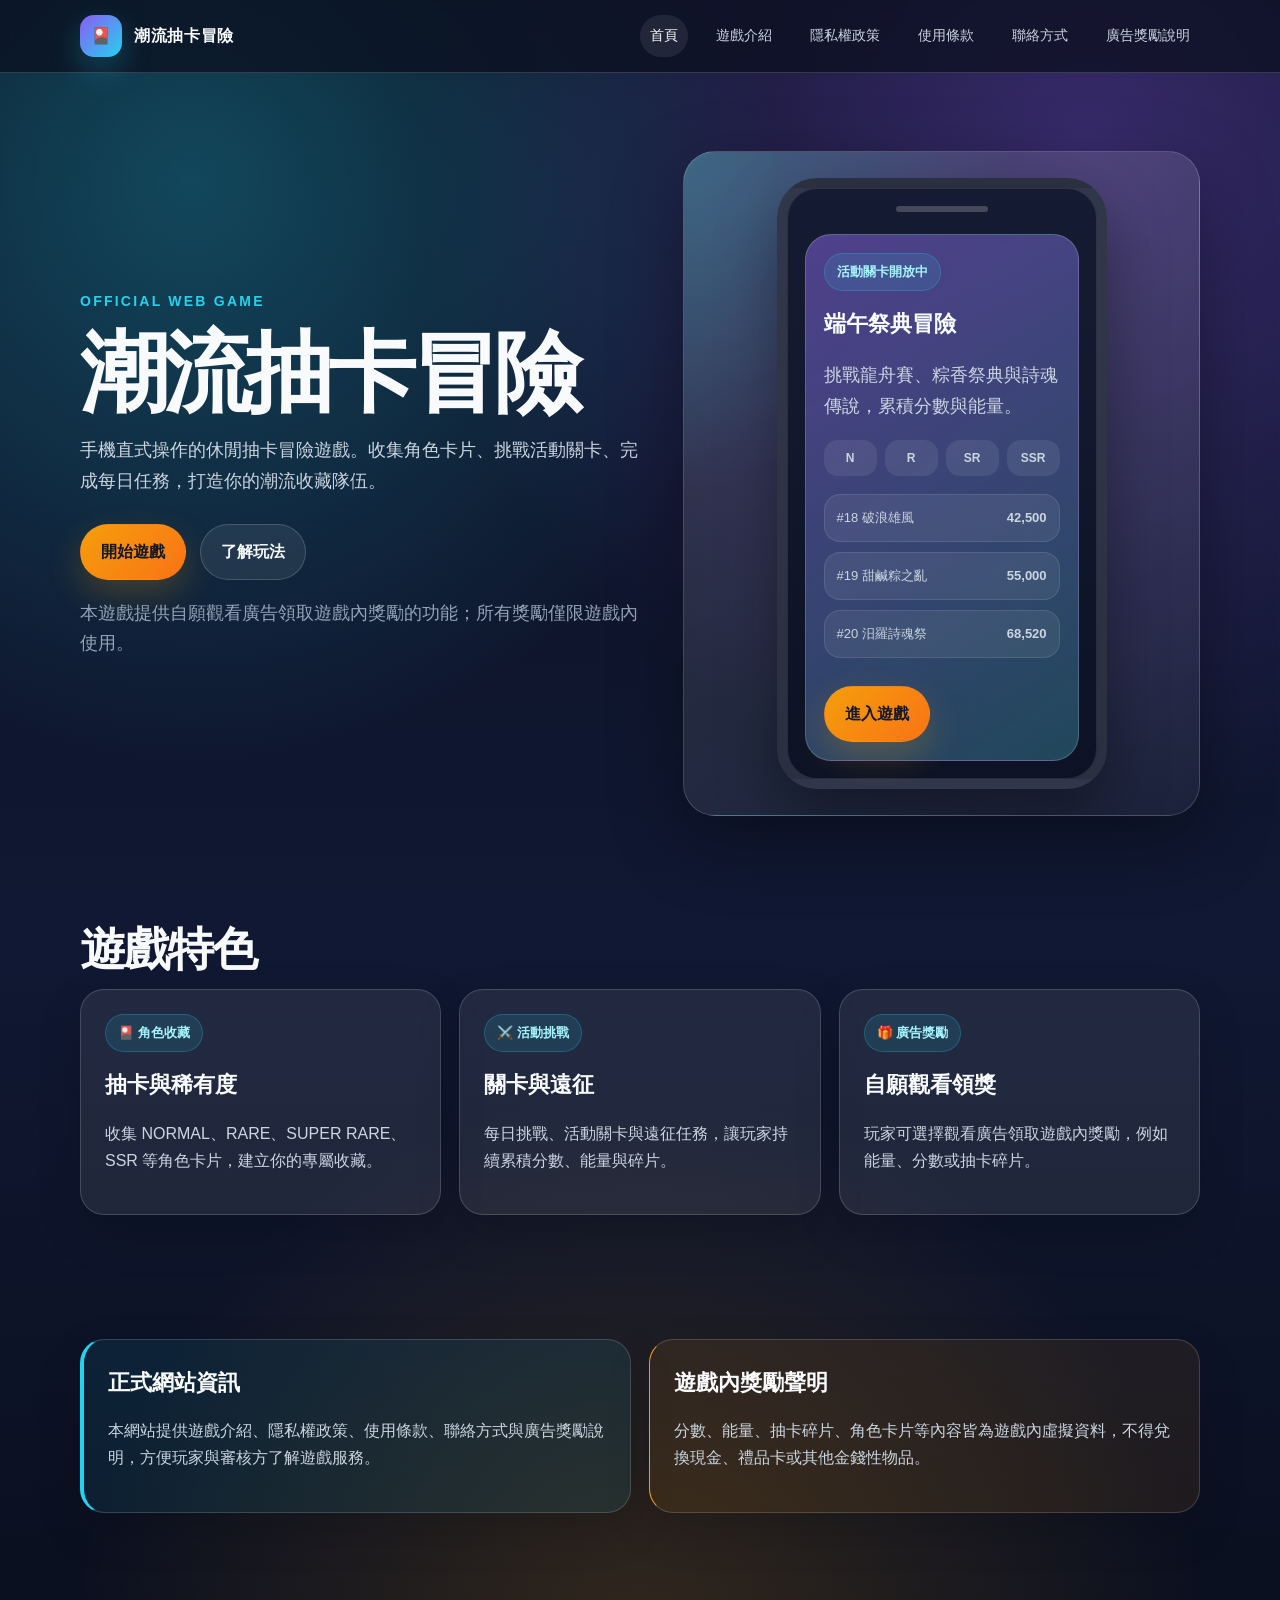
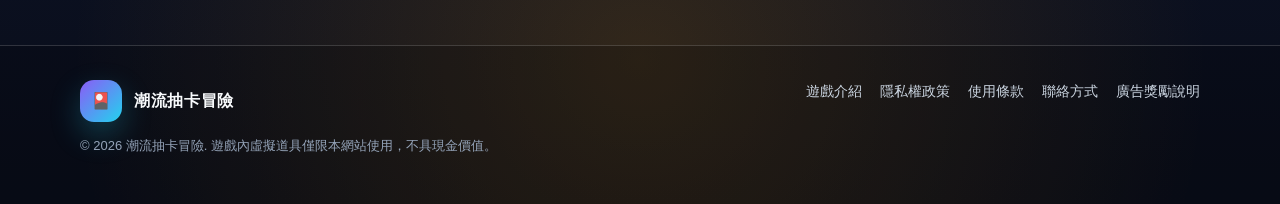
==== index.html @ 0007757f "Add files via upload" ====
<!doctype html>
<html lang="zh-Hant-TW">
<head>
  <meta charset="utf-8">
  <meta name="viewport" content="width=device-width, initial-scale=1">
  <title>潮流抽卡冒險｜官方網站</title>
  <meta name="description" content="潮流抽卡冒險官方網站，提供遊戲入口、遊戲介紹、隱私權政策、使用條款、聯絡方式與廣告獎勵說明。">
  <meta name="theme-color" content="#0b1020">
  <link rel="stylesheet" href="assets/styles.css">
</head>
<body>
<header class="site-header">
  <div class="container navbar">
    <a class="brand" href="index.html" aria-label="潮流抽卡冒險 首頁">
      <span class="brand-mark">🎴</span>
      <span>潮流抽卡冒險</span>
    </a>
    <button class="menu-button" data-menu-button aria-expanded="false" aria-label="開啟選單">選單</button>
    <nav class="nav-links" data-nav-links>
      <a href="index.html" aria-current="page">首頁</a>
<a href="about.html">遊戲介紹</a>
<a href="privacy.html">隱私權政策</a>
<a href="terms.html">使用條款</a>
<a href="contact.html">聯絡方式</a>
<a href="rewarded-ads.html">廣告獎勵說明</a>
    </nav>
  </div>
</header>
<main>

<section class="hero">
  <div class="container hero-grid">
    <div>
      <div class="eyebrow">Official Web Game</div>
      <h1>潮流抽卡冒險</h1>
      <p>手機直式操作的休閒抽卡冒險遊戲。收集角色卡片、挑戰活動關卡、完成每日任務，打造你的潮流收藏隊伍。</p>
      <div class="actions">
        <a class="btn btn-primary" href="game.html">開始遊戲</a>
        <a class="btn btn-secondary" href="about.html">了解玩法</a>
      </div>
      <p class="copyright">本遊戲提供自願觀看廣告領取遊戲內獎勵的功能；所有獎勵僅限遊戲內使用。</p>
    </div>
    <div class="hero-card" aria-label="遊戲預覽">
      <div class="phone-frame">
        <div class="phone-top"></div>
        <div class="game-preview-card">
          <div class="badge">活動關卡開放中</div>
          <h3>端午祭典冒險</h3>
          <p>挑戰龍舟賽、粽香祭典與詩魂傳說，累積分數與能量。</p>
          <div class="rarity-row">
            <div class="rarity">N</div>
            <div class="rarity">R</div>
            <div class="rarity">SR</div>
            <div class="rarity">SSR</div>
          </div>
          <div class="quest-list">
            <div class="quest-item"><span>#18 破浪雄風</span><strong>42,500</strong></div>
            <div class="quest-item"><span>#19 甜鹹粽之亂</span><strong>55,000</strong></div>
            <div class="quest-item"><span>#20 汨羅詩魂祭</span><strong>68,520</strong></div>
          </div>
          <div class="actions">
            <a class="btn btn-primary" href="game.html">進入遊戲</a>
          </div>
        </div>
      </div>
    </div>
  </div>
</section>

<section class="section">
  <div class="container">
    <h2>遊戲特色</h2>
    <div class="grid-3">
      <article class="card">
        <div class="badge">🎴 角色收藏</div>
        <h3>抽卡與稀有度</h3>
        <p>收集 NORMAL、RARE、SUPER RARE、SSR 等角色卡片，建立你的專屬收藏。</p>
      </article>
      <article class="card">
        <div class="badge">⚔️ 活動挑戰</div>
        <h3>關卡與遠征</h3>
        <p>每日挑戰、活動關卡與遠征任務，讓玩家持續累積分數、能量與碎片。</p>
      </article>
      <article class="card">
        <div class="badge">🎁 廣告獎勵</div>
        <h3>自願觀看領獎</h3>
        <p>玩家可選擇觀看廣告領取遊戲內獎勵，例如能量、分數或抽卡碎片。</p>
      </article>
    </div>
  </div>
</section>

<section class="section">
  <div class="container grid-2">
    <div class="card notice">
      <h3>正式網站資訊</h3>
      <p>本網站提供遊戲介紹、隱私權政策、使用條款、聯絡方式與廣告獎勵說明，方便玩家與審核方了解遊戲服務。</p>
    </div>
    <div class="card warning">
      <h3>遊戲內獎勵聲明</h3>
      <p>分數、能量、抽卡碎片、角色卡片等內容皆為遊戲內虛擬資料，不得兌換現金、禮品卡或其他金錢性物品。</p>
    </div>
  </div>
</section>

</main>
<footer class="site-footer">
  <div class="container footer-grid">
    <div>
      <div class="brand">
        <span class="brand-mark">🎴</span>
        <span>潮流抽卡冒險</span>
      </div>
      <p class="copyright">© 2026 潮流抽卡冒險. 遊戲內虛擬道具僅限本網站使用，不具現金價值。</p>
    </div>
    <div class="footer-links">
      <a href="about.html">遊戲介紹</a>
      <a href="privacy.html">隱私權政策</a>
      <a href="terms.html">使用條款</a>
      <a href="contact.html">聯絡方式</a>
      <a href="rewarded-ads.html">廣告獎勵說明</a>
    </div>
  </div>
</footer>
<script src="assets/site.js"></script>
</body>
</html>
---- assets/styles.css ----
:root {
  --bg: #0b1020;
  --panel: rgba(255, 255, 255, 0.08);
  --panel-strong: rgba(255, 255, 255, 0.13);
  --text: #f8fafc;
  --muted: #cbd5e1;
  --soft: #94a3b8;
  --brand: #8b5cf6;
  --brand-2: #22d3ee;
  --accent: #f59e0b;
  --danger: #fb7185;
  --ok: #34d399;
  --border: rgba(255, 255, 255, 0.16);
  --shadow: 0 24px 70px rgba(0, 0, 0, 0.35);
  --radius: 24px;
}

* {
  box-sizing: border-box;
}

html {
  scroll-behavior: smooth;
}

body {
  margin: 0;
  min-height: 100vh;
  color: var(--text);
  font-family: -apple-system, BlinkMacSystemFont, "Segoe UI", "Noto Sans TC", "Microsoft JhengHei", Arial, sans-serif;
  background:
    radial-gradient(circle at 15% 10%, rgba(34, 211, 238, 0.28), transparent 30%),
    radial-gradient(circle at 85% 8%, rgba(139, 92, 246, 0.34), transparent 34%),
    radial-gradient(circle at 50% 92%, rgba(245, 158, 11, 0.17), transparent 32%),
    linear-gradient(180deg, #0b1020 0%, #101833 52%, #090d19 100%);
  line-height: 1.7;
}

a {
  color: inherit;
  text-decoration: none;
}

p {
  color: var(--muted);
}

.container {
  width: min(1120px, calc(100% - 36px));
  margin: 0 auto;
}

.site-header {
  position: sticky;
  top: 0;
  z-index: 50;
  backdrop-filter: blur(16px);
  background: rgba(11, 16, 32, 0.74);
  border-bottom: 1px solid var(--border);
}

.navbar {
  height: 72px;
  display: flex;
  align-items: center;
  justify-content: space-between;
  gap: 18px;
}

.brand {
  display: flex;
  align-items: center;
  gap: 12px;
  font-weight: 900;
  letter-spacing: 0.04em;
}

.brand-mark {
  width: 42px;
  height: 42px;
  border-radius: 14px;
  display: grid;
  place-items: center;
  background: linear-gradient(135deg, var(--brand), var(--brand-2));
  box-shadow: 0 12px 30px rgba(34, 211, 238, 0.25);
}

.nav-links {
  display: flex;
  align-items: center;
  gap: 18px;
  color: var(--muted);
  font-size: 14px;
}

.nav-links a {
  padding: 9px 10px;
  border-radius: 999px;
}

.nav-links a:hover,
.nav-links a[aria-current="page"] {
  color: var(--text);
  background: rgba(255, 255, 255, 0.08);
}

.menu-button {
  display: none;
  border: 1px solid var(--border);
  background: var(--panel);
  color: var(--text);
  padding: 9px 12px;
  border-radius: 12px;
  font-weight: 700;
}

.hero {
  padding: 78px 0 46px;
}

.hero-grid {
  display: grid;
  grid-template-columns: 1.05fr 0.95fr;
  gap: 32px;
  align-items: center;
}

.eyebrow {
  color: var(--brand-2);
  font-size: 14px;
  font-weight: 800;
  letter-spacing: 0.16em;
  text-transform: uppercase;
}

h1 {
  margin: 14px 0 16px;
  font-size: clamp(42px, 8vw, 88px);
  line-height: 1.02;
  letter-spacing: -0.06em;
}

h2 {
  margin: 0 0 14px;
  font-size: clamp(28px, 4.4vw, 46px);
  line-height: 1.12;
  letter-spacing: -0.04em;
}

h3 {
  margin: 0 0 10px;
  font-size: 22px;
}

.hero p {
  font-size: 18px;
  max-width: 640px;
}

.actions {
  display: flex;
  flex-wrap: wrap;
  gap: 14px;
  margin-top: 28px;
}

.btn {
  display: inline-flex;
  align-items: center;
  justify-content: center;
  min-height: 48px;
  padding: 13px 20px;
  border-radius: 999px;
  font-weight: 900;
  border: 1px solid transparent;
  transition: transform 0.2s ease, background 0.2s ease, border-color 0.2s ease;
}

.btn:hover {
  transform: translateY(-2px);
}

.btn-primary {
  background: linear-gradient(135deg, var(--accent), #f97316);
  color: #111827;
  box-shadow: 0 14px 34px rgba(245, 158, 11, 0.22);
}

.btn-secondary {
  background: rgba(255, 255, 255, 0.08);
  border-color: var(--border);
  color: var(--text);
}

.hero-card {
  position: relative;
  min-height: 520px;
  border: 1px solid var(--border);
  border-radius: 32px;
  background:
    linear-gradient(150deg, rgba(255,255,255,0.14), rgba(255,255,255,0.05)),
    radial-gradient(circle at top left, rgba(34, 211, 238, 0.25), transparent 40%);
  box-shadow: var(--shadow);
  overflow: hidden;
  padding: 26px;
}

.phone-frame {
  width: min(330px, 100%);
  min-height: 468px;
  margin: 0 auto;
  border: 10px solid rgba(255,255,255,0.12);
  border-radius: 40px;
  background: linear-gradient(180deg, #151b32, #0d1325);
  box-shadow: inset 0 0 0 1px rgba(255,255,255,0.1), 0 26px 60px rgba(0,0,0,0.35);
  padding: 18px;
}

.phone-top {
  width: 92px;
  height: 6px;
  background: rgba(255,255,255,0.2);
  border-radius: 99px;
  margin: 0 auto 22px;
}

.game-preview-card {
  border-radius: 26px;
  padding: 18px;
  background:
    linear-gradient(145deg, rgba(139,92,246,0.42), rgba(34,211,238,0.2)),
    rgba(255,255,255,0.08);
  border: 1px solid rgba(255,255,255,0.18);
}

.rarity-row {
  display: grid;
  grid-template-columns: repeat(4, 1fr);
  gap: 8px;
  margin-top: 16px;
}

.rarity {
  text-align: center;
  border-radius: 14px;
  padding: 8px 4px;
  background: rgba(255,255,255,0.08);
  color: var(--muted);
  font-size: 12px;
  font-weight: 800;
}

.quest-list {
  display: grid;
  gap: 10px;
  margin-top: 18px;
}

.quest-item {
  display: flex;
  justify-content: space-between;
  gap: 12px;
  padding: 12px;
  border-radius: 16px;
  background: rgba(255,255,255,0.07);
  border: 1px solid rgba(255,255,255,0.10);
  font-size: 13px;
  color: var(--muted);
}

.section {
  padding: 62px 0;
}

.grid-3 {
  display: grid;
  grid-template-columns: repeat(3, 1fr);
  gap: 18px;
}

.grid-2 {
  display: grid;
  grid-template-columns: repeat(2, 1fr);
  gap: 18px;
}

.card {
  padding: 24px;
  border-radius: var(--radius);
  background: var(--panel);
  border: 1px solid var(--border);
  box-shadow: 0 18px 45px rgba(0,0,0,0.16);
}

.card strong {
  color: var(--text);
}

.stat {
  font-size: 34px;
  line-height: 1;
  font-weight: 950;
  color: var(--text);
}

.badge {
  display: inline-flex;
  align-items: center;
  gap: 8px;
  margin-bottom: 14px;
  padding: 7px 12px;
  border-radius: 99px;
  background: rgba(34, 211, 238, 0.12);
  border: 1px solid rgba(34, 211, 238, 0.24);
  color: #a5f3fc;
  font-size: 13px;
  font-weight: 800;
}

.notice {
  border-left: 4px solid var(--brand-2);
  background: rgba(34, 211, 238, 0.08);
}

.warning {
  border-left-color: var(--accent);
  background: rgba(245, 158, 11, 0.08);
}

.page-hero {
  padding: 58px 0 24px;
}

.content {
  padding: 24px;
  border-radius: 28px;
  background: rgba(255,255,255,0.07);
  border: 1px solid var(--border);
}

.content h2 {
  margin-top: 34px;
  font-size: 30px;
}

.content h2:first-child {
  margin-top: 0;
}

.content ul,
.content ol {
  color: var(--muted);
  padding-left: 1.25em;
}

.content li {
  margin-bottom: 8px;
}

.table-wrap {
  overflow-x: auto;
  border-radius: 18px;
  border: 1px solid var(--border);
}

table {
  width: 100%;
  min-width: 620px;
  border-collapse: collapse;
  color: var(--muted);
  background: rgba(255,255,255,0.04);
}

th, td {
  padding: 14px 16px;
  text-align: left;
  border-bottom: 1px solid var(--border);
}

th {
  color: var(--text);
  background: rgba(255,255,255,0.08);
}

.site-footer {
  margin-top: 70px;
  border-top: 1px solid var(--border);
  background: rgba(0,0,0,0.18);
}

.footer-grid {
  display: grid;
  grid-template-columns: 1.2fr 1fr;
  gap: 24px;
  padding: 34px 0;
}

.footer-links {
  display: flex;
  flex-wrap: wrap;
  justify-content: flex-end;
  gap: 12px 18px;
  color: var(--muted);
  font-size: 14px;
}

.copyright {
  color: var(--soft);
  font-size: 13px;
}

.placeholder-box {
  border: 1px dashed rgba(255,255,255,0.32);
  background: rgba(255,255,255,0.06);
  padding: 22px;
  border-radius: 22px;
}

.code {
  display: inline-block;
  padding: 2px 8px;
  border-radius: 8px;
  background: rgba(255,255,255,0.10);
  color: var(--text);
  font-family: ui-monospace, SFMono-Regular, Menlo, Consolas, monospace;
}

@media (max-width: 900px) {
  .hero-grid,
  .grid-2,
  .grid-3,
  .footer-grid {
    grid-template-columns: 1fr;
  }

  .hero-card {
    min-height: auto;
  }

  .footer-links {
    justify-content: flex-start;
  }

  .nav-links {
    display: none;
    position: absolute;
    left: 18px;
    right: 18px;
    top: 78px;
    flex-direction: column;
    align-items: stretch;
    padding: 14px;
    background: rgba(11, 16, 32, 0.96);
    border: 1px solid var(--border);
    border-radius: 20px;
    box-shadow: var(--shadow);
  }

  .nav-links.is-open {
    display: flex;
  }

  .menu-button {
    display: inline-flex;
  }

  .navbar {
    height: 66px;
  }

  .section {
    padding: 44px 0;
  }
}

@media (max-width: 520px) {
  .container {
    width: min(100% - 26px, 1120px);
  }

  .hero {
    padding-top: 48px;
  }

  .actions .btn {
    width: 100%;
  }

  .phone-frame {
    border-radius: 34px;
    min-height: 420px;
  }

  .card,
  .content {
    padding: 20px;
  }
}
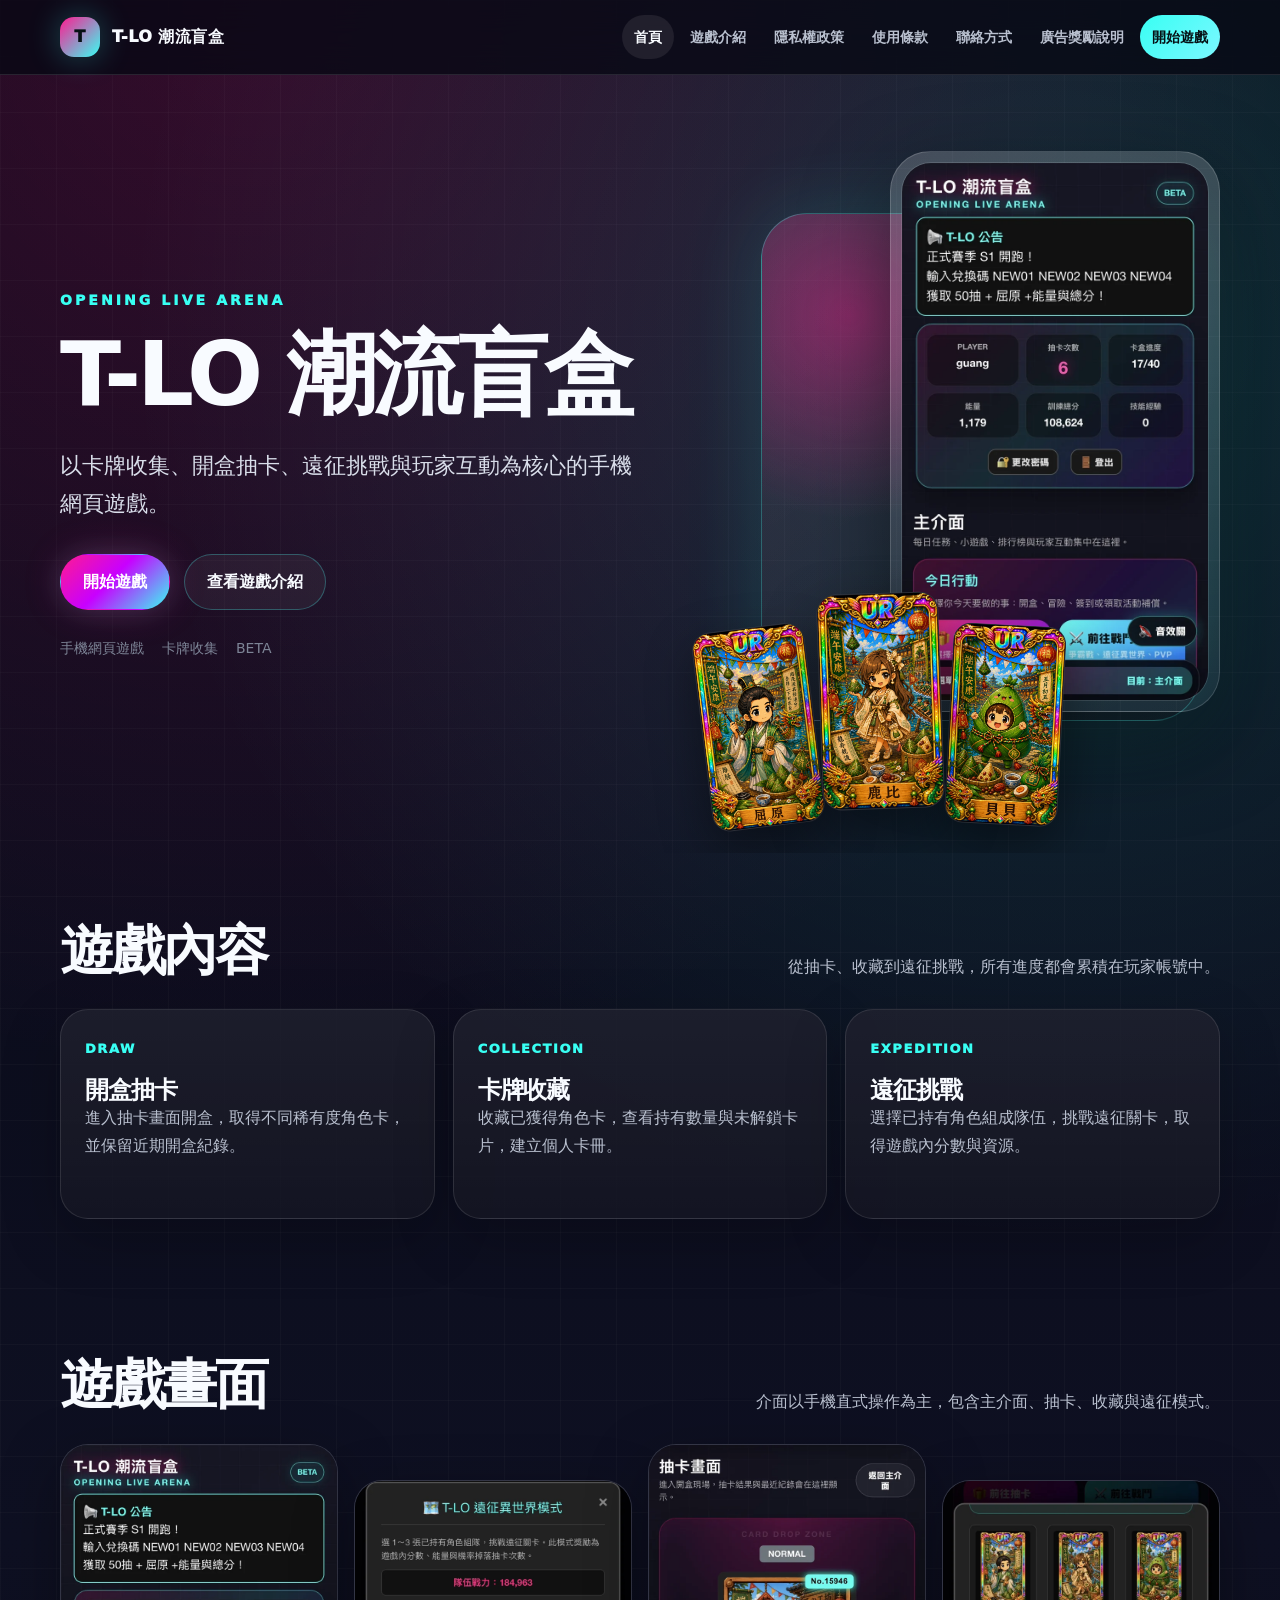
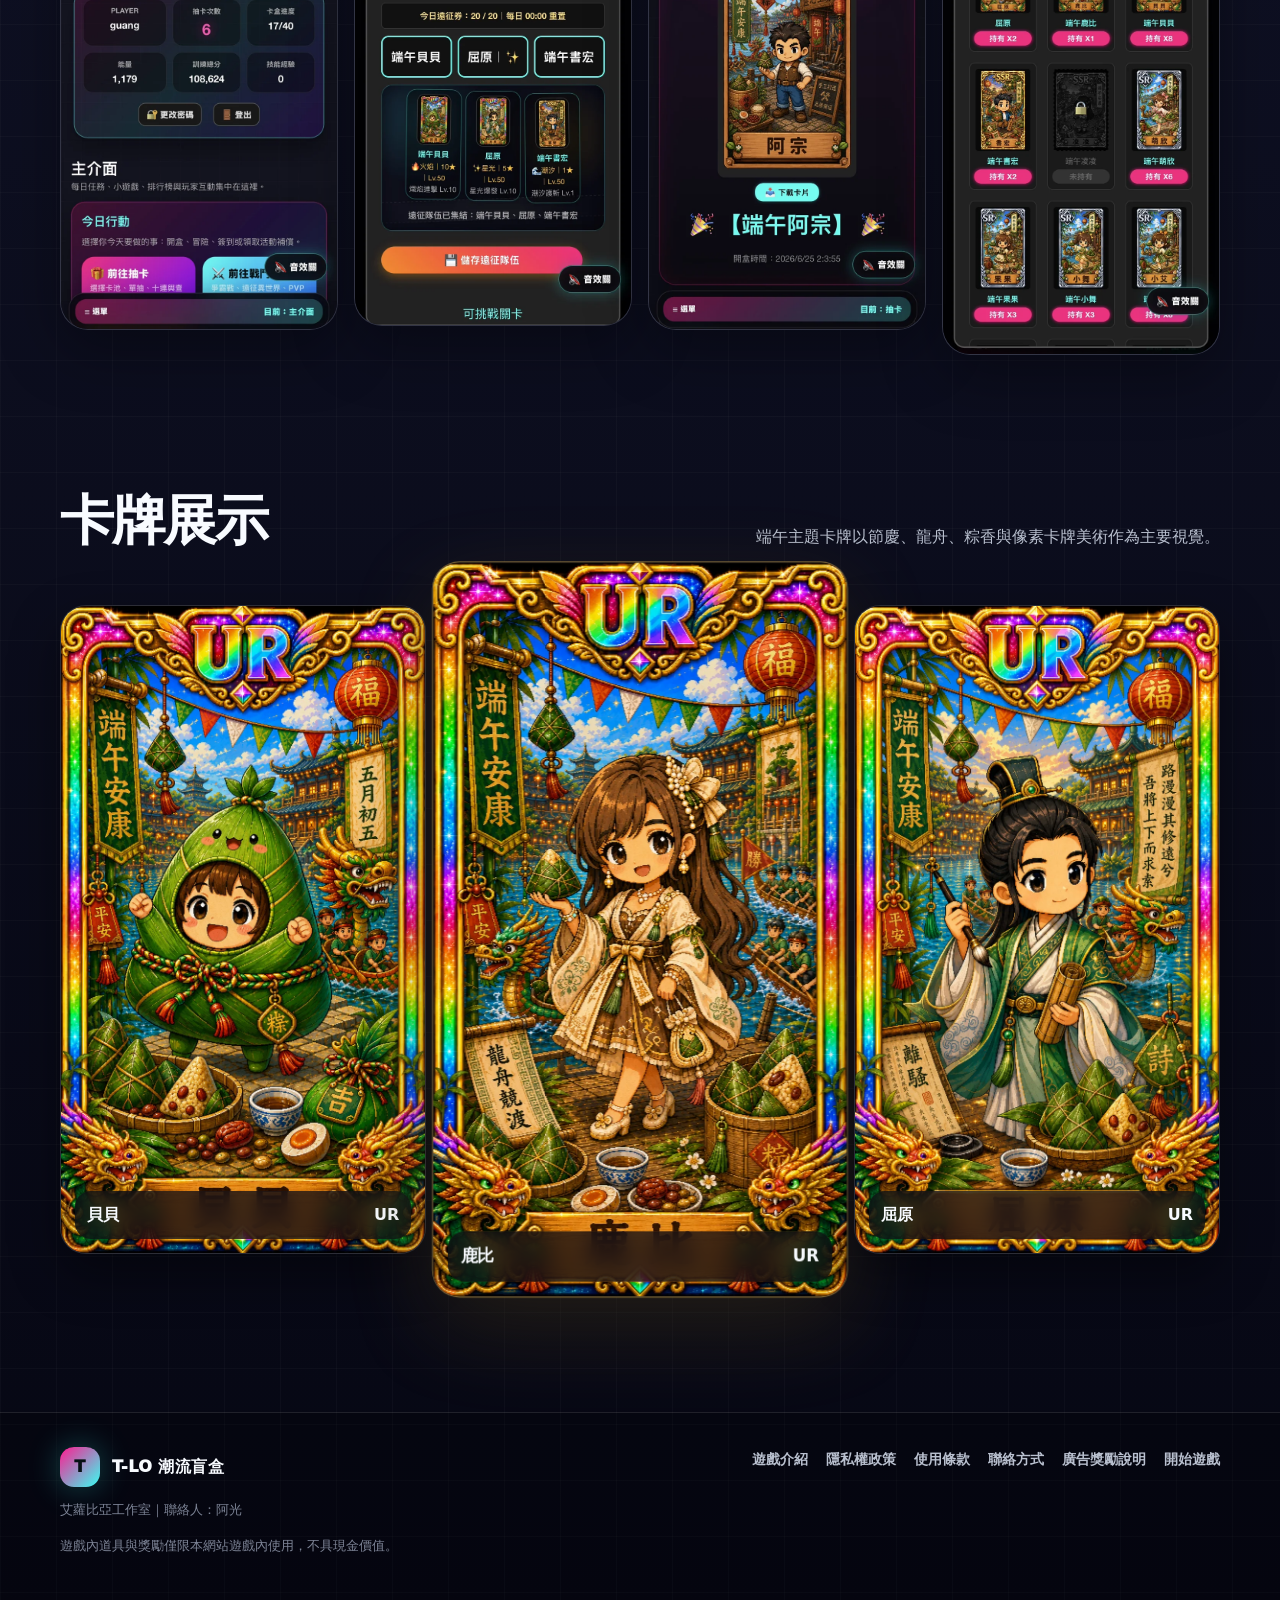
==== commit f946695e: "Add files via upload" ====
--- a/index.html
+++ b/index.html
@@ -1,127 +1,11 @@
-<!doctype html>
-<html lang="zh-Hant-TW">
-<head>
-  <meta charset="utf-8">
-  <meta name="viewport" content="width=device-width, initial-scale=1">
-  <title>潮流抽卡冒險｜官方網站</title>
-  <meta name="description" content="潮流抽卡冒險官方網站，提供遊戲入口、遊戲介紹、隱私權政策、使用條款、聯絡方式與廣告獎勵說明。">
-  <meta name="theme-color" content="#0b1020">
-  <link rel="stylesheet" href="assets/styles.css">
-</head>
-<body>
-<header class="site-header">
-  <div class="container navbar">
-    <a class="brand" href="index.html" aria-label="潮流抽卡冒險 首頁">
-      <span class="brand-mark">🎴</span>
-      <span>潮流抽卡冒險</span>
-    </a>
-    <button class="menu-button" data-menu-button aria-expanded="false" aria-label="開啟選單">選單</button>
-    <nav class="nav-links" data-nav-links>
-      <a href="index.html" aria-current="page">首頁</a>
+<!doctype html><html lang="zh-Hant-TW"><head><meta charset="utf-8"><meta name="viewport" content="width=device-width, initial-scale=1"><title>T-LO 潮流盲盒｜官方網站</title><meta name="description" content="T-LO 潮流盲盒官方網站，提供遊戲入口、遊戲介紹、聯絡方式與廣告獎勵說明。"><meta name="theme-color" content="#070814"><link rel="stylesheet" href="assets/styles.css"></head><body><header class="site-header"><div class="container nav"><a class="logo" href="index.html" aria-label="T-LO 潮流盲盒 官方網站首頁"><span class="logo-mark">T</span><span>T-LO 潮流盲盒</span></a><button class="menu-btn" data-menu-button aria-expanded="false" aria-label="開啟選單">選單</button><nav class="nav-links" data-nav-links><a href="index.html" aria-current="page">首頁</a>
 <a href="about.html">遊戲介紹</a>
 <a href="privacy.html">隱私權政策</a>
 <a href="terms.html">使用條款</a>
 <a href="contact.html">聯絡方式</a>
-<a href="rewarded-ads.html">廣告獎勵說明</a>
-    </nav>
-  </div>
-</header>
-<main>
-
-<section class="hero">
-  <div class="container hero-grid">
-    <div>
-      <div class="eyebrow">Official Web Game</div>
-      <h1>潮流抽卡冒險</h1>
-      <p>手機直式操作的休閒抽卡冒險遊戲。收集角色卡片、挑戰活動關卡、完成每日任務，打造你的潮流收藏隊伍。</p>
-      <div class="actions">
-        <a class="btn btn-primary" href="game.html">開始遊戲</a>
-        <a class="btn btn-secondary" href="about.html">了解玩法</a>
-      </div>
-      <p class="copyright">本遊戲提供自願觀看廣告領取遊戲內獎勵的功能；所有獎勵僅限遊戲內使用。</p>
-    </div>
-    <div class="hero-card" aria-label="遊戲預覽">
-      <div class="phone-frame">
-        <div class="phone-top"></div>
-        <div class="game-preview-card">
-          <div class="badge">活動關卡開放中</div>
-          <h3>端午祭典冒險</h3>
-          <p>挑戰龍舟賽、粽香祭典與詩魂傳說，累積分數與能量。</p>
-          <div class="rarity-row">
-            <div class="rarity">N</div>
-            <div class="rarity">R</div>
-            <div class="rarity">SR</div>
-            <div class="rarity">SSR</div>
-          </div>
-          <div class="quest-list">
-            <div class="quest-item"><span>#18 破浪雄風</span><strong>42,500</strong></div>
-            <div class="quest-item"><span>#19 甜鹹粽之亂</span><strong>55,000</strong></div>
-            <div class="quest-item"><span>#20 汨羅詩魂祭</span><strong>68,520</strong></div>
-          </div>
-          <div class="actions">
-            <a class="btn btn-primary" href="game.html">進入遊戲</a>
-          </div>
-        </div>
-      </div>
-    </div>
-  </div>
-</section>
-
-<section class="section">
-  <div class="container">
-    <h2>遊戲特色</h2>
-    <div class="grid-3">
-      <article class="card">
-        <div class="badge">🎴 角色收藏</div>
-        <h3>抽卡與稀有度</h3>
-        <p>收集 NORMAL、RARE、SUPER RARE、SSR 等角色卡片，建立你的專屬收藏。</p>
-      </article>
-      <article class="card">
-        <div class="badge">⚔️ 活動挑戰</div>
-        <h3>關卡與遠征</h3>
-        <p>每日挑戰、活動關卡與遠征任務，讓玩家持續累積分數、能量與碎片。</p>
-      </article>
-      <article class="card">
-        <div class="badge">🎁 廣告獎勵</div>
-        <h3>自願觀看領獎</h3>
-        <p>玩家可選擇觀看廣告領取遊戲內獎勵，例如能量、分數或抽卡碎片。</p>
-      </article>
-    </div>
-  </div>
-</section>
-
-<section class="section">
-  <div class="container grid-2">
-    <div class="card notice">
-      <h3>正式網站資訊</h3>
-      <p>本網站提供遊戲介紹、隱私權政策、使用條款、聯絡方式與廣告獎勵說明，方便玩家與審核方了解遊戲服務。</p>
-    </div>
-    <div class="card warning">
-      <h3>遊戲內獎勵聲明</h3>
-      <p>分數、能量、抽卡碎片、角色卡片等內容皆為遊戲內虛擬資料，不得兌換現金、禮品卡或其他金錢性物品。</p>
-    </div>
-  </div>
-</section>
-
-</main>
-<footer class="site-footer">
-  <div class="container footer-grid">
-    <div>
-      <div class="brand">
-        <span class="brand-mark">🎴</span>
-        <span>潮流抽卡冒險</span>
-      </div>
-      <p class="copyright">© 2026 潮流抽卡冒險. 遊戲內虛擬道具僅限本網站使用，不具現金價值。</p>
-    </div>
-    <div class="footer-links">
-      <a href="about.html">遊戲介紹</a>
-      <a href="privacy.html">隱私權政策</a>
-      <a href="terms.html">使用條款</a>
-      <a href="contact.html">聯絡方式</a>
-      <a href="rewarded-ads.html">廣告獎勵說明</a>
-    </div>
-  </div>
-</footer>
-<script src="assets/site.js"></script>
-</body>
-</html>+<a href="rewarded-ads.html">廣告獎勵說明</a><a class="nav-cta" href="https://xiaxguang.github.io/tlo-frontend/">開始遊戲</a></nav></div></header><main>
+<section class="hero"><div class="container hero-grid"><div><div class="kicker">Opening Live Arena</div><h1>T-LO 潮流盲盒</h1><p class="hero-lead">以卡牌收集、開盒抽卡、遠征挑戰與玩家互動為核心的手機網頁遊戲。</p><div class="actions"><a class="btn btn-primary" href="https://xiaxguang.github.io/tlo-frontend/">開始遊戲</a><a class="btn btn-secondary" href="about.html">查看遊戲介紹</a></div><div class="hero-meta"><span>手機網頁遊戲</span><span>卡牌收集</span><span>BETA</span></div></div><div class="hero-showcase"><div class="glow-panel"></div><div class="phone"><img src="assets/images/screen-home.webp" alt="T-LO 潮流盲盒主介面截圖"></div><div class="card-stack"><figure><img src="assets/images/card-quyuan.webp" alt="屈原卡牌"></figure><figure><img src="assets/images/card-lubi.webp" alt="鹿比卡牌"></figure><figure><img src="assets/images/card-beibei.webp" alt="貝貝卡牌"></figure></div></div></div></section>
+<section class="section"><div class="container"><div class="section-head"><h2>遊戲內容</h2><p>從抽卡、收藏到遠征挑戰，所有進度都會累積在玩家帳號中。</p></div><div class="grid-3"><article class="feature-card"><span class="label">Draw</span><h3>開盒抽卡</h3><p>進入抽卡畫面開盒，取得不同稀有度角色卡，並保留近期開盒紀錄。</p></article><article class="feature-card"><span class="label">Collection</span><h3>卡牌收藏</h3><p>收藏已獲得角色卡，查看持有數量與未解鎖卡片，建立個人卡冊。</p></article><article class="feature-card"><span class="label">Expedition</span><h3>遠征挑戰</h3><p>選擇已持有角色組成隊伍，挑戰遠征關卡，取得遊戲內分數與資源。</p></article></div></div></section>
+<section class="section"><div class="container"><div class="section-head"><h2>遊戲畫面</h2><p>介面以手機直式操作為主，包含主介面、抽卡、收藏與遠征模式。</p></div><div class="screens"><figure class="screen-shot"><img src="assets/images/screen-home.webp" alt="主介面"></figure><figure class="screen-shot"><img src="assets/images/screen-expedition.webp" alt="遠征模式"></figure><figure class="screen-shot"><img src="assets/images/screen-gacha.webp" alt="抽卡畫面"></figure><figure class="screen-shot"><img src="assets/images/screen-collection.webp" alt="卡牌收藏"></figure></div></div></section>
+<section class="section"><div class="container"><div class="section-head"><h2>卡牌展示</h2><p>端午主題卡牌以節慶、龍舟、粽香與像素卡牌美術作為主要視覺。</p></div><div class="card-gallery"><figure class="gallery-card"><img src="assets/images/card-beibei.webp" alt="貝貝卡牌"><figcaption><span>貝貝</span><span>UR</span></figcaption></figure><figure class="gallery-card primary"><img src="assets/images/card-lubi.webp" alt="鹿比卡牌"><figcaption><span>鹿比</span><span>UR</span></figcaption></figure><figure class="gallery-card"><img src="assets/images/card-quyuan.webp" alt="屈原卡牌"><figcaption><span>屈原</span><span>UR</span></figcaption></figure></div></div></section>
+</main><footer class="footer"><div class="container footer-grid"><div><a class="logo" href="index.html"><span class="logo-mark">T</span><span>T-LO 潮流盲盒</span></a><p class="small">艾蘿比亞工作室｜聯絡人：阿光</p><p class="small">遊戲內道具與獎勵僅限本網站遊戲內使用，不具現金價值。</p></div><div class="footer-links"><a href="about.html">遊戲介紹</a><a href="privacy.html">隱私權政策</a><a href="terms.html">使用條款</a><a href="contact.html">聯絡方式</a><a href="rewarded-ads.html">廣告獎勵說明</a><a href="https://xiaxguang.github.io/tlo-frontend/">開始遊戲</a></div></div></footer><script src="assets/site.js"></script></body></html>
--- a/assets/styles.css
+++ b/assets/styles.css
@@ -1,498 +1,2 @@
-:root {
-  --bg: #0b1020;
-  --panel: rgba(255, 255, 255, 0.08);
-  --panel-strong: rgba(255, 255, 255, 0.13);
-  --text: #f8fafc;
-  --muted: #cbd5e1;
-  --soft: #94a3b8;
-  --brand: #8b5cf6;
-  --brand-2: #22d3ee;
-  --accent: #f59e0b;
-  --danger: #fb7185;
-  --ok: #34d399;
-  --border: rgba(255, 255, 255, 0.16);
-  --shadow: 0 24px 70px rgba(0, 0, 0, 0.35);
-  --radius: 24px;
-}
 
-* {
-  box-sizing: border-box;
-}
-
-html {
-  scroll-behavior: smooth;
-}
-
-body {
-  margin: 0;
-  min-height: 100vh;
-  color: var(--text);
-  font-family: -apple-system, BlinkMacSystemFont, "Segoe UI", "Noto Sans TC", "Microsoft JhengHei", Arial, sans-serif;
-  background:
-    radial-gradient(circle at 15% 10%, rgba(34, 211, 238, 0.28), transparent 30%),
-    radial-gradient(circle at 85% 8%, rgba(139, 92, 246, 0.34), transparent 34%),
-    radial-gradient(circle at 50% 92%, rgba(245, 158, 11, 0.17), transparent 32%),
-    linear-gradient(180deg, #0b1020 0%, #101833 52%, #090d19 100%);
-  line-height: 1.7;
-}
-
-a {
-  color: inherit;
-  text-decoration: none;
-}
-
-p {
-  color: var(--muted);
-}
-
-.container {
-  width: min(1120px, calc(100% - 36px));
-  margin: 0 auto;
-}
-
-.site-header {
-  position: sticky;
-  top: 0;
-  z-index: 50;
-  backdrop-filter: blur(16px);
-  background: rgba(11, 16, 32, 0.74);
-  border-bottom: 1px solid var(--border);
-}
-
-.navbar {
-  height: 72px;
-  display: flex;
-  align-items: center;
-  justify-content: space-between;
-  gap: 18px;
-}
-
-.brand {
-  display: flex;
-  align-items: center;
-  gap: 12px;
-  font-weight: 900;
-  letter-spacing: 0.04em;
-}
-
-.brand-mark {
-  width: 42px;
-  height: 42px;
-  border-radius: 14px;
-  display: grid;
-  place-items: center;
-  background: linear-gradient(135deg, var(--brand), var(--brand-2));
-  box-shadow: 0 12px 30px rgba(34, 211, 238, 0.25);
-}
-
-.nav-links {
-  display: flex;
-  align-items: center;
-  gap: 18px;
-  color: var(--muted);
-  font-size: 14px;
-}
-
-.nav-links a {
-  padding: 9px 10px;
-  border-radius: 999px;
-}
-
-.nav-links a:hover,
-.nav-links a[aria-current="page"] {
-  color: var(--text);
-  background: rgba(255, 255, 255, 0.08);
-}
-
-.menu-button {
-  display: none;
-  border: 1px solid var(--border);
-  background: var(--panel);
-  color: var(--text);
-  padding: 9px 12px;
-  border-radius: 12px;
-  font-weight: 700;
-}
-
-.hero {
-  padding: 78px 0 46px;
-}
-
-.hero-grid {
-  display: grid;
-  grid-template-columns: 1.05fr 0.95fr;
-  gap: 32px;
-  align-items: center;
-}
-
-.eyebrow {
-  color: var(--brand-2);
-  font-size: 14px;
-  font-weight: 800;
-  letter-spacing: 0.16em;
-  text-transform: uppercase;
-}
-
-h1 {
-  margin: 14px 0 16px;
-  font-size: clamp(42px, 8vw, 88px);
-  line-height: 1.02;
-  letter-spacing: -0.06em;
-}
-
-h2 {
-  margin: 0 0 14px;
-  font-size: clamp(28px, 4.4vw, 46px);
-  line-height: 1.12;
-  letter-spacing: -0.04em;
-}
-
-h3 {
-  margin: 0 0 10px;
-  font-size: 22px;
-}
-
-.hero p {
-  font-size: 18px;
-  max-width: 640px;
-}
-
-.actions {
-  display: flex;
-  flex-wrap: wrap;
-  gap: 14px;
-  margin-top: 28px;
-}
-
-.btn {
-  display: inline-flex;
-  align-items: center;
-  justify-content: center;
-  min-height: 48px;
-  padding: 13px 20px;
-  border-radius: 999px;
-  font-weight: 900;
-  border: 1px solid transparent;
-  transition: transform 0.2s ease, background 0.2s ease, border-color 0.2s ease;
-}
-
-.btn:hover {
-  transform: translateY(-2px);
-}
-
-.btn-primary {
-  background: linear-gradient(135deg, var(--accent), #f97316);
-  color: #111827;
-  box-shadow: 0 14px 34px rgba(245, 158, 11, 0.22);
-}
-
-.btn-secondary {
-  background: rgba(255, 255, 255, 0.08);
-  border-color: var(--border);
-  color: var(--text);
-}
-
-.hero-card {
-  position: relative;
-  min-height: 520px;
-  border: 1px solid var(--border);
-  border-radius: 32px;
-  background:
-    linear-gradient(150deg, rgba(255,255,255,0.14), rgba(255,255,255,0.05)),
-    radial-gradient(circle at top left, rgba(34, 211, 238, 0.25), transparent 40%);
-  box-shadow: var(--shadow);
-  overflow: hidden;
-  padding: 26px;
-}
-
-.phone-frame {
-  width: min(330px, 100%);
-  min-height: 468px;
-  margin: 0 auto;
-  border: 10px solid rgba(255,255,255,0.12);
-  border-radius: 40px;
-  background: linear-gradient(180deg, #151b32, #0d1325);
-  box-shadow: inset 0 0 0 1px rgba(255,255,255,0.1), 0 26px 60px rgba(0,0,0,0.35);
-  padding: 18px;
-}
-
-.phone-top {
-  width: 92px;
-  height: 6px;
-  background: rgba(255,255,255,0.2);
-  border-radius: 99px;
-  margin: 0 auto 22px;
-}
-
-.game-preview-card {
-  border-radius: 26px;
-  padding: 18px;
-  background:
-    linear-gradient(145deg, rgba(139,92,246,0.42), rgba(34,211,238,0.2)),
-    rgba(255,255,255,0.08);
-  border: 1px solid rgba(255,255,255,0.18);
-}
-
-.rarity-row {
-  display: grid;
-  grid-template-columns: repeat(4, 1fr);
-  gap: 8px;
-  margin-top: 16px;
-}
-
-.rarity {
-  text-align: center;
-  border-radius: 14px;
-  padding: 8px 4px;
-  background: rgba(255,255,255,0.08);
-  color: var(--muted);
-  font-size: 12px;
-  font-weight: 800;
-}
-
-.quest-list {
-  display: grid;
-  gap: 10px;
-  margin-top: 18px;
-}
-
-.quest-item {
-  display: flex;
-  justify-content: space-between;
-  gap: 12px;
-  padding: 12px;
-  border-radius: 16px;
-  background: rgba(255,255,255,0.07);
-  border: 1px solid rgba(255,255,255,0.10);
-  font-size: 13px;
-  color: var(--muted);
-}
-
-.section {
-  padding: 62px 0;
-}
-
-.grid-3 {
-  display: grid;
-  grid-template-columns: repeat(3, 1fr);
-  gap: 18px;
-}
-
-.grid-2 {
-  display: grid;
-  grid-template-columns: repeat(2, 1fr);
-  gap: 18px;
-}
-
-.card {
-  padding: 24px;
-  border-radius: var(--radius);
-  background: var(--panel);
-  border: 1px solid var(--border);
-  box-shadow: 0 18px 45px rgba(0,0,0,0.16);
-}
-
-.card strong {
-  color: var(--text);
-}
-
-.stat {
-  font-size: 34px;
-  line-height: 1;
-  font-weight: 950;
-  color: var(--text);
-}
-
-.badge {
-  display: inline-flex;
-  align-items: center;
-  gap: 8px;
-  margin-bottom: 14px;
-  padding: 7px 12px;
-  border-radius: 99px;
-  background: rgba(34, 211, 238, 0.12);
-  border: 1px solid rgba(34, 211, 238, 0.24);
-  color: #a5f3fc;
-  font-size: 13px;
-  font-weight: 800;
-}
-
-.notice {
-  border-left: 4px solid var(--brand-2);
-  background: rgba(34, 211, 238, 0.08);
-}
-
-.warning {
-  border-left-color: var(--accent);
-  background: rgba(245, 158, 11, 0.08);
-}
-
-.page-hero {
-  padding: 58px 0 24px;
-}
-
-.content {
-  padding: 24px;
-  border-radius: 28px;
-  background: rgba(255,255,255,0.07);
-  border: 1px solid var(--border);
-}
-
-.content h2 {
-  margin-top: 34px;
-  font-size: 30px;
-}
-
-.content h2:first-child {
-  margin-top: 0;
-}
-
-.content ul,
-.content ol {
-  color: var(--muted);
-  padding-left: 1.25em;
-}
-
-.content li {
-  margin-bottom: 8px;
-}
-
-.table-wrap {
-  overflow-x: auto;
-  border-radius: 18px;
-  border: 1px solid var(--border);
-}
-
-table {
-  width: 100%;
-  min-width: 620px;
-  border-collapse: collapse;
-  color: var(--muted);
-  background: rgba(255,255,255,0.04);
-}
-
-th, td {
-  padding: 14px 16px;
-  text-align: left;
-  border-bottom: 1px solid var(--border);
-}
-
-th {
-  color: var(--text);
-  background: rgba(255,255,255,0.08);
-}
-
-.site-footer {
-  margin-top: 70px;
-  border-top: 1px solid var(--border);
-  background: rgba(0,0,0,0.18);
-}
-
-.footer-grid {
-  display: grid;
-  grid-template-columns: 1.2fr 1fr;
-  gap: 24px;
-  padding: 34px 0;
-}
-
-.footer-links {
-  display: flex;
-  flex-wrap: wrap;
-  justify-content: flex-end;
-  gap: 12px 18px;
-  color: var(--muted);
-  font-size: 14px;
-}
-
-.copyright {
-  color: var(--soft);
-  font-size: 13px;
-}
-
-.placeholder-box {
-  border: 1px dashed rgba(255,255,255,0.32);
-  background: rgba(255,255,255,0.06);
-  padding: 22px;
-  border-radius: 22px;
-}
-
-.code {
-  display: inline-block;
-  padding: 2px 8px;
-  border-radius: 8px;
-  background: rgba(255,255,255,0.10);
-  color: var(--text);
-  font-family: ui-monospace, SFMono-Regular, Menlo, Consolas, monospace;
-}
-
-@media (max-width: 900px) {
-  .hero-grid,
-  .grid-2,
-  .grid-3,
-  .footer-grid {
-    grid-template-columns: 1fr;
-  }
-
-  .hero-card {
-    min-height: auto;
-  }
-
-  .footer-links {
-    justify-content: flex-start;
-  }
-
-  .nav-links {
-    display: none;
-    position: absolute;
-    left: 18px;
-    right: 18px;
-    top: 78px;
-    flex-direction: column;
-    align-items: stretch;
-    padding: 14px;
-    background: rgba(11, 16, 32, 0.96);
-    border: 1px solid var(--border);
-    border-radius: 20px;
-    box-shadow: var(--shadow);
-  }
-
-  .nav-links.is-open {
-    display: flex;
-  }
-
-  .menu-button {
-    display: inline-flex;
-  }
-
-  .navbar {
-    height: 66px;
-  }
-
-  .section {
-    padding: 44px 0;
-  }
-}
-
-@media (max-width: 520px) {
-  .container {
-    width: min(100% - 26px, 1120px);
-  }
-
-  .hero {
-    padding-top: 48px;
-  }
-
-  .actions .btn {
-    width: 100%;
-  }
-
-  .phone-frame {
-    border-radius: 34px;
-    min-height: 420px;
-  }
-
-  .card,
-  .content {
-    padding: 20px;
-  }
-}+:root{--bg:#070814;--panel:rgba(17,20,38,.78);--line:rgba(74,255,245,.28);--soft:rgba(255,255,255,.11);--cyan:#38fff3;--pink:#ff1b91;--gold:#f7c65f;--text:#f8fbff;--muted:#b9c0cf;--quiet:#7d8496;--radius:28px;--shadow:0 30px 90px rgba(0,0,0,.45);--max:1160px}*{box-sizing:border-box}html{scroll-behavior:smooth}body{margin:0;color:var(--text);font-family:"Noto Sans TC","PingFang TC","Microsoft JhengHei",system-ui,-apple-system,"Segoe UI",sans-serif;background:linear-gradient(rgba(255,255,255,.025) 1px,transparent 1px),linear-gradient(90deg,rgba(255,255,255,.025) 1px,transparent 1px),radial-gradient(circle at 20% 0%,rgba(255,27,145,.18),transparent 32%),radial-gradient(circle at 82% 10%,rgba(56,255,243,.16),transparent 30%),linear-gradient(180deg,#080915 0%,#0e1022 48%,#060713 100%);background-size:56px 56px,56px 56px,auto,auto,auto;line-height:1.75;min-height:100vh}a{color:inherit;text-decoration:none}img{max-width:100%;display:block}p{color:var(--muted);margin:0 0 1em}.container{width:min(var(--max),calc(100% - 40px));margin:0 auto}.site-header{position:sticky;top:0;z-index:100;background:rgba(7,8,20,.78);backdrop-filter:blur(18px);border-bottom:1px solid var(--soft)}.nav{min-height:74px;display:flex;justify-content:space-between;align-items:center;gap:16px}.logo{display:inline-flex;align-items:center;gap:12px;font-weight:950;letter-spacing:.03em}.logo-mark{width:40px;height:40px;border-radius:14px;background:linear-gradient(135deg,var(--pink),var(--cyan));display:grid;place-items:center;color:#061014;font-weight:950;box-shadow:0 0 32px rgba(56,255,243,.28)}.nav-links{display:flex;align-items:center;gap:4px;color:var(--muted);font-size:14px;font-weight:700}.nav-links a{padding:10px 12px;border-radius:999px}.nav-links a:hover,.nav-links a[aria-current=page]{color:var(--text);background:rgba(255,255,255,.08)}.nav-cta{color:#061014!important;background:linear-gradient(135deg,var(--cyan),#7cf7ff)!important}.menu-btn{display:none;border:1px solid var(--line);color:var(--text);background:rgba(255,255,255,.06);border-radius:14px;padding:9px 13px;font-weight:900}.hero{padding:76px 0 52px;overflow:hidden}.hero-grid{display:grid;grid-template-columns:1.05fr .95fr;gap:46px;align-items:center}.kicker{color:var(--cyan);font-size:14px;line-height:1.2;font-weight:950;letter-spacing:.22em;text-transform:uppercase}h1,h2,h3{margin:0;letter-spacing:-.045em;line-height:1.12}h1{margin-top:16px;font-size:clamp(48px,7vw,92px)}h2{font-size:clamp(32px,4.4vw,54px)}h3{font-size:24px}.hero-lead{margin-top:22px;max-width:620px;font-size:clamp(17px,2.2vw,22px);color:#d9deea}.actions{display:flex;flex-wrap:wrap;gap:14px;margin-top:30px}.btn{min-height:52px;display:inline-flex;align-items:center;justify-content:center;padding:13px 22px;border-radius:999px;font-weight:950;border:1px solid transparent;transition:.18s}.btn:hover{transform:translateY(-2px);filter:brightness(1.06)}.btn-primary{background:linear-gradient(135deg,var(--pink),#c800ff 46%,var(--cyan));color:#fff;box-shadow:0 0 38px rgba(255,27,145,.22),0 0 28px rgba(56,255,243,.14)}.btn-secondary{border-color:var(--line);background:rgba(255,255,255,.05)}.hero-meta{display:flex;gap:18px;flex-wrap:wrap;margin-top:26px;color:var(--quiet);font-size:14px}.hero-showcase{position:relative;min-height:650px}.glow-panel{position:absolute;inset:62px 20px 80px 70px;border-radius:46px;background:radial-gradient(circle at 20% 20%,rgba(255,27,145,.42),transparent 38%),radial-gradient(circle at 90% 18%,rgba(56,255,243,.30),transparent 34%),linear-gradient(150deg,rgba(255,255,255,.09),rgba(255,255,255,.02));border:1px solid var(--line);box-shadow:0 0 80px rgba(56,255,243,.14)}.phone{width:min(330px,72vw);margin-left:auto;position:relative;z-index:2;border-radius:40px;padding:10px;background:linear-gradient(180deg,rgba(255,255,255,.18),rgba(255,255,255,.04));box-shadow:var(--shadow);border:1px solid rgba(255,255,255,.16)}.phone img{border-radius:30px;border:1px solid rgba(255,255,255,.12)}.card-stack{position:absolute;left:2%;bottom:0;width:min(360px,70vw);display:grid;grid-template-columns:repeat(3,1fr);gap:10px;align-items:end;z-index:4;transform:rotate(-2deg)}.card-stack figure,.gallery-card{margin:0;border-radius:18px;overflow:hidden;background:#090b15;border:1px solid rgba(255,255,255,.14);box-shadow:0 20px 50px rgba(0,0,0,.42)}.card-stack figure:nth-child(1){transform:translateY(22px) rotate(-5deg)}.card-stack figure:nth-child(2){transform:translateY(0) scale(1.08);z-index:3}.card-stack figure:nth-child(3){transform:translateY(28px) rotate(5deg)}.section{padding:68px 0}.section-head{display:flex;justify-content:space-between;gap:24px;align-items:end;margin-bottom:28px}.section-head p{max-width:560px;margin:0}.grid-3{display:grid;grid-template-columns:repeat(3,1fr);gap:18px}.grid-2{display:grid;grid-template-columns:repeat(2,1fr);gap:22px}.feature-card,.content-panel,.contact-card{border:1px solid var(--soft);background:linear-gradient(180deg,rgba(255,255,255,.075),rgba(255,255,255,.035)),rgba(10,12,25,.8);border-radius:var(--radius);box-shadow:0 20px 60px rgba(0,0,0,.22)}.feature-card{padding:24px;min-height:210px}.label{display:inline-flex;color:var(--cyan);font-size:13px;letter-spacing:.12em;font-weight:950;text-transform:uppercase;margin-bottom:16px}.screens{display:grid;grid-template-columns:repeat(4,1fr);gap:16px;align-items:start}.screen-shot{margin:0;border-radius:28px;overflow:hidden;border:1px solid rgba(255,255,255,.14);background:#111426;box-shadow:0 20px 60px rgba(0,0,0,.35)}.screen-shot:nth-child(even){margin-top:36px}.card-gallery{display:grid;grid-template-columns:1fr 1.08fr 1fr;gap:16px;align-items:center}.gallery-card{position:relative;border-radius:26px}.gallery-card.primary{transform:scale(1.05);border-color:rgba(247,198,95,.48);box-shadow:0 28px 90px rgba(247,198,95,.13),0 28px 70px rgba(0,0,0,.42)}.gallery-card figcaption{position:absolute;left:14px;right:14px;bottom:14px;padding:10px 12px;border-radius:16px;background:rgba(7,8,20,.72);backdrop-filter:blur(10px);font-weight:900;display:flex;justify-content:space-between;gap:10px}.content-panel{padding:28px}.content-panel ul,.content-panel ol{margin:12px 0 0;padding-left:1.25em;color:var(--muted)}.content-panel li{margin:0 0 9px}.page-hero{padding:56px 0 18px}.page-hero p{max-width:720px;margin-top:18px;font-size:18px}.policy h2{font-size:30px;margin:34px 0 12px}.policy h2:first-child{margin-top:0}.policy ul{color:var(--muted);padding-left:1.25em}.contact-list{display:grid;gap:14px}.contact-item{display:flex;justify-content:space-between;gap:18px;padding:16px;border-radius:20px;background:rgba(255,255,255,.05);border:1px solid var(--soft)}.contact-item span:first-child{color:var(--quiet)}.contact-item a,.contact-item strong{color:var(--text);font-weight:900;overflow-wrap:anywhere}.notice{color:var(--muted);border-left:4px solid var(--cyan);padding:18px 18px 18px 20px;background:rgba(56,255,243,.07);border-radius:0 18px 18px 0}.footer{margin-top:64px;border-top:1px solid var(--soft);background:rgba(0,0,0,.22)}.footer-grid{display:grid;grid-template-columns:1fr auto;gap:28px;padding:34px 0;align-items:start}.footer-links{display:flex;flex-wrap:wrap;justify-content:flex-end;gap:12px 18px;color:var(--muted);font-size:14px;font-weight:700}.small{color:var(--quiet);font-size:13px;margin-top:12px}@media(max-width:980px){.hero-grid,.grid-2{grid-template-columns:1fr}.hero-showcase{min-height:620px}.phone{margin:0 auto}.card-stack{left:50%;transform:translateX(-50%) rotate(-2deg)}.grid-3{grid-template-columns:1fr}.screens{grid-template-columns:repeat(2,1fr)}.section-head{align-items:start;flex-direction:column}}@media(max-width:760px){.menu-btn{display:inline-flex}.nav-links{display:none;position:absolute;left:20px;right:20px;top:82px;padding:14px;flex-direction:column;align-items:stretch;border-radius:24px;background:rgba(7,8,20,.96);border:1px solid var(--soft);box-shadow:var(--shadow)}.nav-links.is-open{display:flex}.nav-links a{width:100%}.hero{padding-top:54px}.card-gallery{grid-template-columns:1fr}.gallery-card.primary{transform:none}.screens{gap:12px}.screen-shot{border-radius:20px}.screen-shot:nth-child(even){margin-top:18px}.footer-grid{grid-template-columns:1fr}.footer-links{justify-content:flex-start}}@media(max-width:520px){.container{width:min(100% - 28px,var(--max))}.actions .btn{width:100%}.hero-showcase{min-height:540px}.phone{width:min(285px,76vw)}.card-stack{width:min(310px,88vw);gap:8px}.section{padding:50px 0}.contact-item{flex-direction:column;gap:4px}}
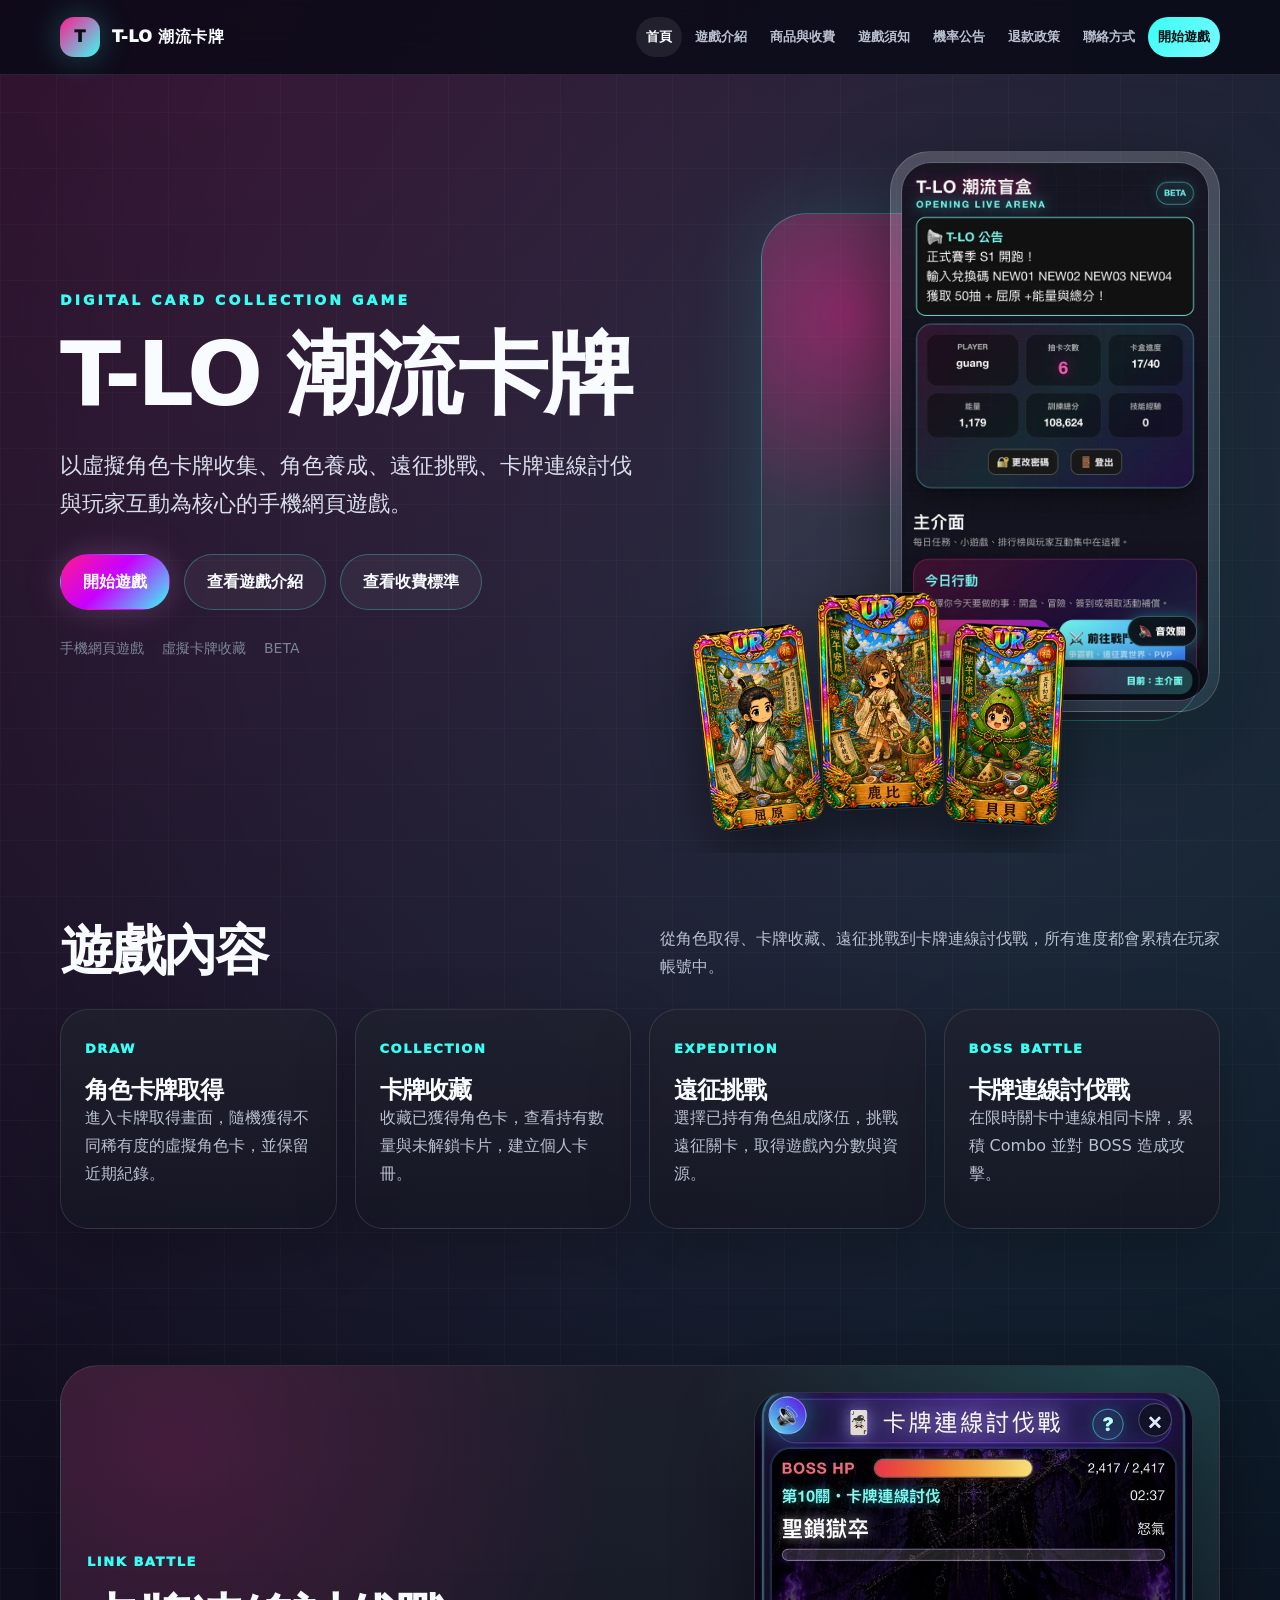
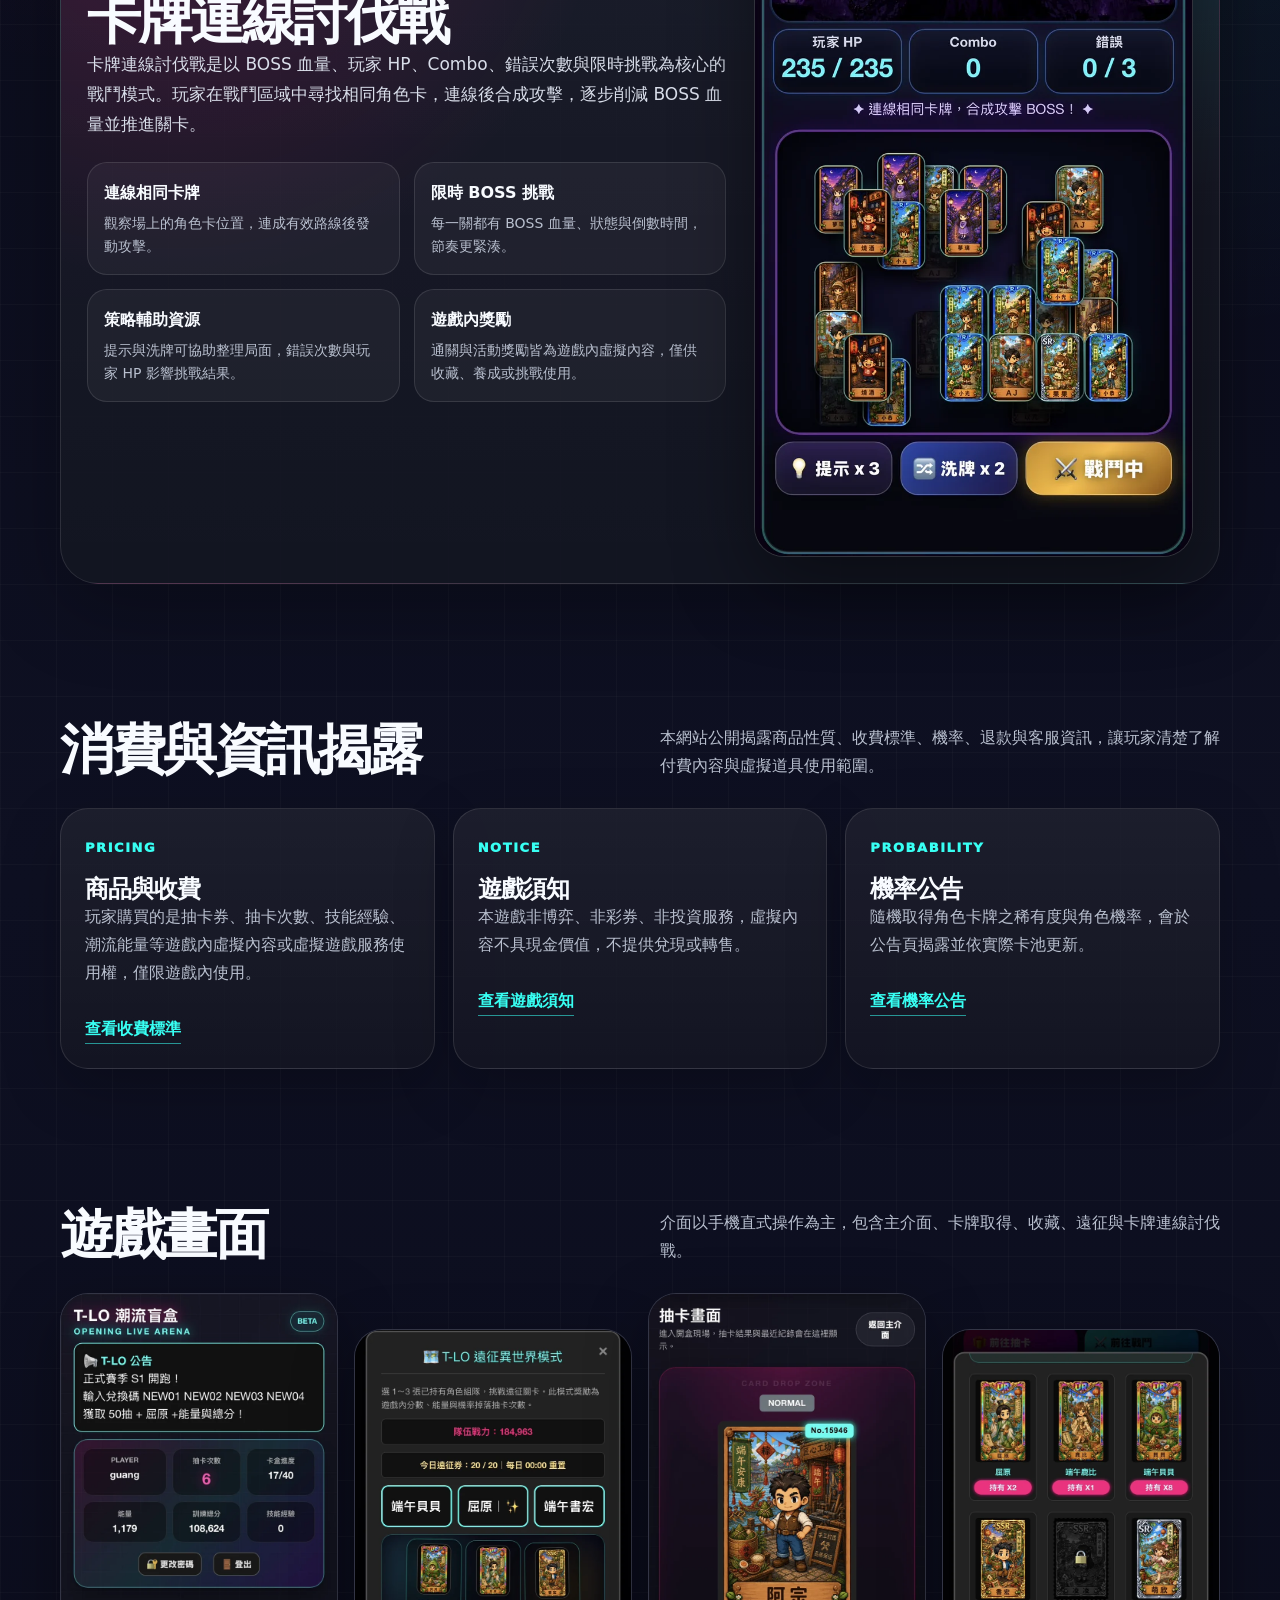
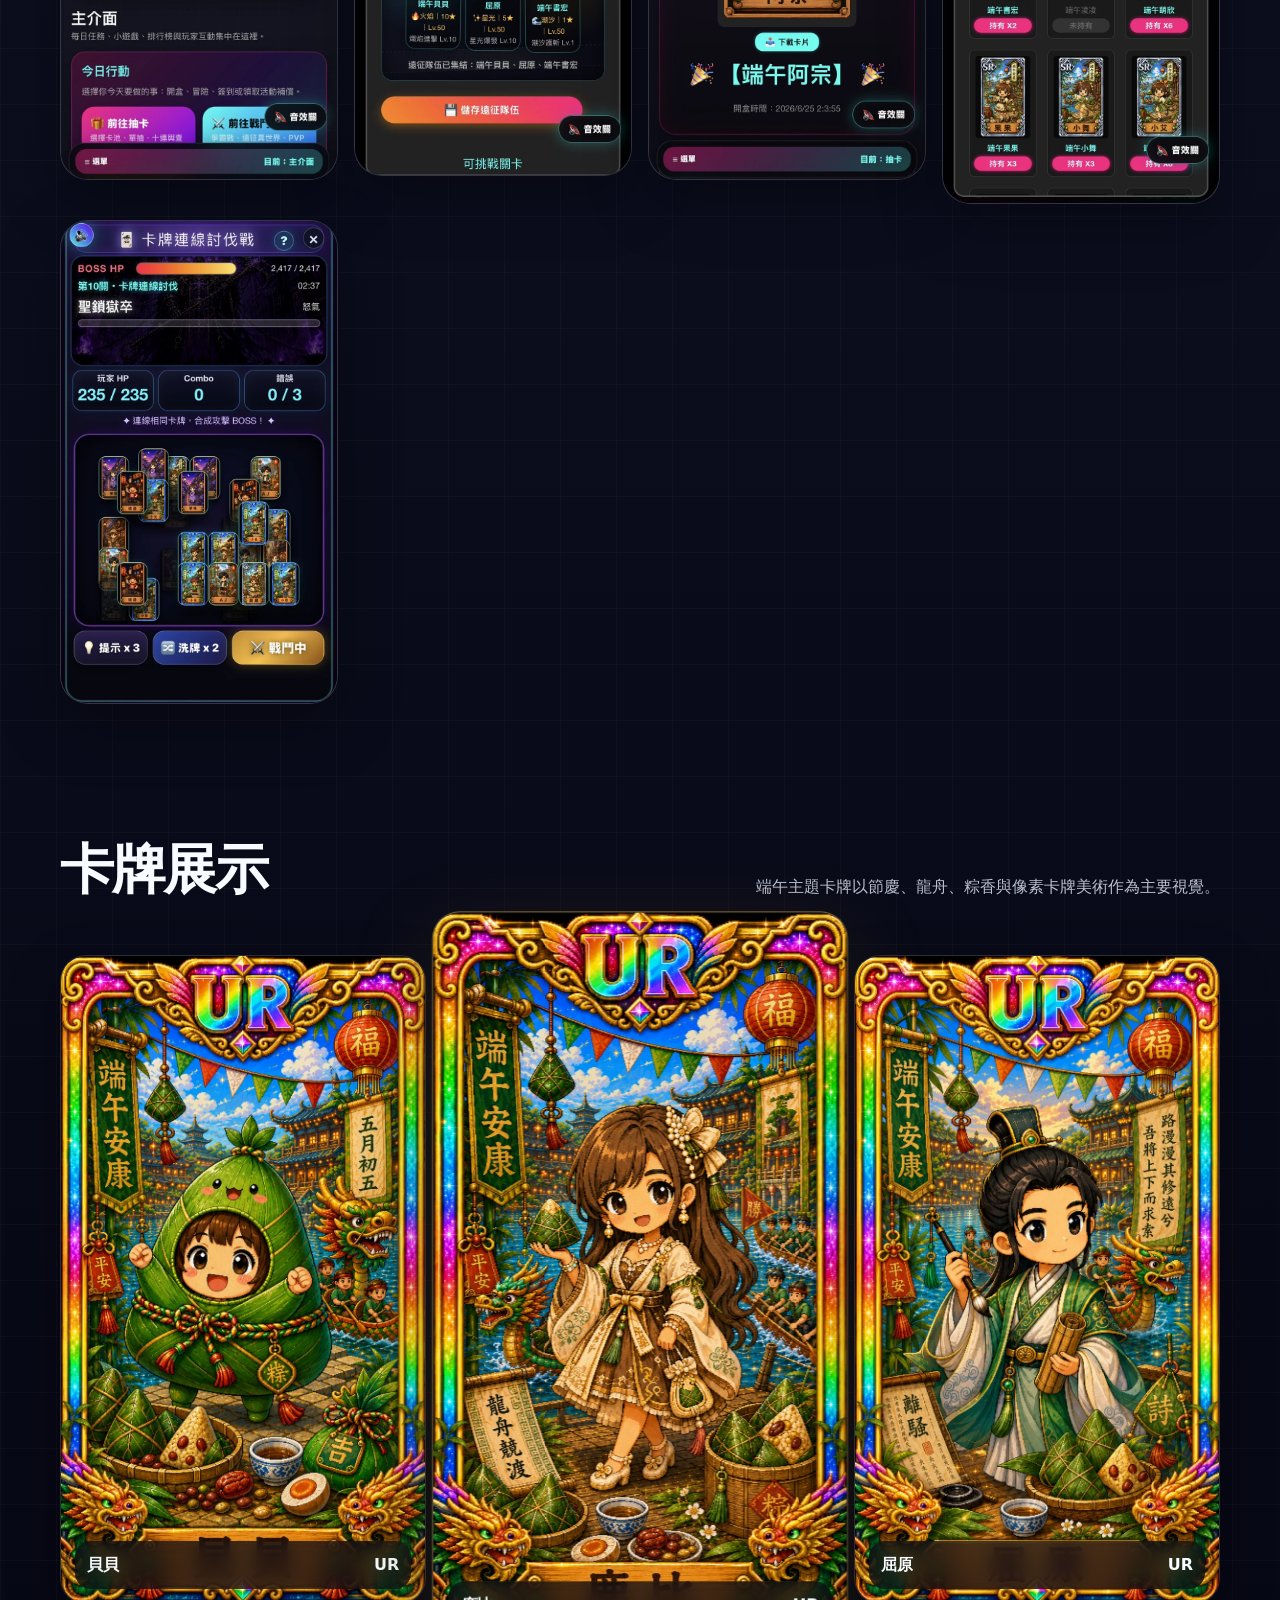
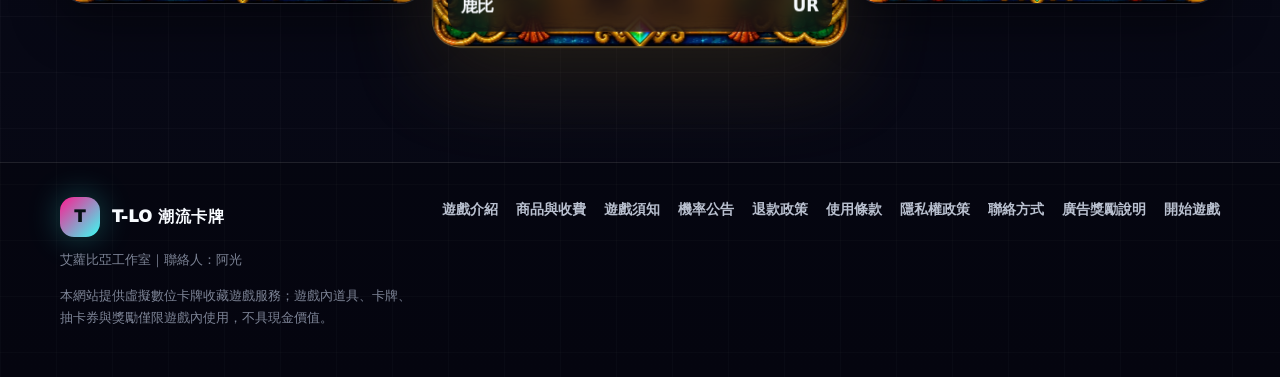
==== commit 99a50b37: "Add files via upload" ====
--- a/index.html
+++ b/index.html
@@ -1,11 +1,36 @@
-<!doctype html><html lang="zh-Hant-TW"><head><meta charset="utf-8"><meta name="viewport" content="width=device-width, initial-scale=1"><title>T-LO 潮流盲盒｜官方網站</title><meta name="description" content="T-LO 潮流盲盒官方網站，提供遊戲入口、遊戲介紹、聯絡方式與廣告獎勵說明。"><meta name="theme-color" content="#070814"><link rel="stylesheet" href="assets/styles.css"></head><body><header class="site-header"><div class="container nav"><a class="logo" href="index.html" aria-label="T-LO 潮流盲盒 官方網站首頁"><span class="logo-mark">T</span><span>T-LO 潮流盲盒</span></a><button class="menu-btn" data-menu-button aria-expanded="false" aria-label="開啟選單">選單</button><nav class="nav-links" data-nav-links><a href="index.html" aria-current="page">首頁</a>
+<!doctype html>
+<html lang="zh-Hant-TW">
+<head>
+  <meta charset="utf-8">
+  <meta name="viewport" content="width=device-width, initial-scale=1">
+  <meta name="referrer" content="no-referrer">
+  <meta http-equiv="Content-Security-Policy" content="object-src 'none'; base-uri 'self'; upgrade-insecure-requests">
+  <script async src="https://pagead2.googlesyndication.com/pagead/js/adsbygoogle.js?client=ca-pub-7488995057784607" crossorigin="anonymous"></script>
+  <title>T-LO 潮流卡牌｜官方網站</title>
+  <meta name="description" content="T-LO 潮流卡牌 官方網站，提供遊戲入口、遊戲介紹、卡牌連線討伐戰、商品收費、遊戲須知、機率公告、退款政策與聯絡方式。">
+  <meta name="theme-color" content="#070814">
+  <link rel="stylesheet" href="assets/styles.css">
+  
+</head>
+<body>
+<header class="site-header"><div class="container nav"><a class="logo" href="index.html" aria-label="T-LO 潮流卡牌 官方網站首頁"><span class="logo-mark">T</span><span>T-LO 潮流卡牌</span></a><button class="menu-btn" data-menu-button aria-expanded="false" aria-label="開啟選單">選單</button><nav class="nav-links" data-nav-links><a href="index.html" aria-current="page">首頁</a>
 <a href="about.html">遊戲介紹</a>
-<a href="privacy.html">隱私權政策</a>
-<a href="terms.html">使用條款</a>
+<a href="pricing.html">商品與收費</a>
+<a href="notice.html">遊戲須知</a>
+<a href="probability.html">機率公告</a>
+<a href="refund.html">退款政策</a>
 <a href="contact.html">聯絡方式</a>
-<a href="rewarded-ads.html">廣告獎勵說明</a><a class="nav-cta" href="https://xiaxguang.github.io/tlo-frontend/">開始遊戲</a></nav></div></header><main>
-<section class="hero"><div class="container hero-grid"><div><div class="kicker">Opening Live Arena</div><h1>T-LO 潮流盲盒</h1><p class="hero-lead">以卡牌收集、開盒抽卡、遠征挑戰與玩家互動為核心的手機網頁遊戲。</p><div class="actions"><a class="btn btn-primary" href="https://xiaxguang.github.io/tlo-frontend/">開始遊戲</a><a class="btn btn-secondary" href="about.html">查看遊戲介紹</a></div><div class="hero-meta"><span>手機網頁遊戲</span><span>卡牌收集</span><span>BETA</span></div></div><div class="hero-showcase"><div class="glow-panel"></div><div class="phone"><img src="assets/images/screen-home.webp" alt="T-LO 潮流盲盒主介面截圖"></div><div class="card-stack"><figure><img src="assets/images/card-quyuan.webp" alt="屈原卡牌"></figure><figure><img src="assets/images/card-lubi.webp" alt="鹿比卡牌"></figure><figure><img src="assets/images/card-beibei.webp" alt="貝貝卡牌"></figure></div></div></div></section>
-<section class="section"><div class="container"><div class="section-head"><h2>遊戲內容</h2><p>從抽卡、收藏到遠征挑戰，所有進度都會累積在玩家帳號中。</p></div><div class="grid-3"><article class="feature-card"><span class="label">Draw</span><h3>開盒抽卡</h3><p>進入抽卡畫面開盒，取得不同稀有度角色卡，並保留近期開盒紀錄。</p></article><article class="feature-card"><span class="label">Collection</span><h3>卡牌收藏</h3><p>收藏已獲得角色卡，查看持有數量與未解鎖卡片，建立個人卡冊。</p></article><article class="feature-card"><span class="label">Expedition</span><h3>遠征挑戰</h3><p>選擇已持有角色組成隊伍，挑戰遠征關卡，取得遊戲內分數與資源。</p></article></div></div></section>
-<section class="section"><div class="container"><div class="section-head"><h2>遊戲畫面</h2><p>介面以手機直式操作為主，包含主介面、抽卡、收藏與遠征模式。</p></div><div class="screens"><figure class="screen-shot"><img src="assets/images/screen-home.webp" alt="主介面"></figure><figure class="screen-shot"><img src="assets/images/screen-expedition.webp" alt="遠征模式"></figure><figure class="screen-shot"><img src="assets/images/screen-gacha.webp" alt="抽卡畫面"></figure><figure class="screen-shot"><img src="assets/images/screen-collection.webp" alt="卡牌收藏"></figure></div></div></section>
+<a class="nav-cta" href="https://xiaxguang.github.io/tlo-frontend/">開始遊戲</a></nav></div></header>
+<main>
+<section class="hero"><div class="container hero-grid"><div><div class="kicker">Digital Card Collection Game</div><h1>T-LO 潮流卡牌</h1><p class="hero-lead">以虛擬角色卡牌收集、角色養成、遠征挑戰、卡牌連線討伐與玩家互動為核心的手機網頁遊戲。</p><div class="actions"><a class="btn btn-primary" href="https://xiaxguang.github.io/tlo-frontend/">開始遊戲</a><a class="btn btn-secondary" href="about.html">查看遊戲介紹</a><a class="btn btn-secondary" href="pricing.html">查看收費標準</a></div><div class="hero-meta"><span>手機網頁遊戲</span><span>虛擬卡牌收藏</span><span>BETA</span></div></div><div class="hero-showcase"><div class="glow-panel"></div><div class="phone"><img src="assets/images/screen-home.webp" alt="T-LO 潮流卡牌 主介面截圖"></div><div class="card-stack"><figure><img src="assets/images/card-quyuan.webp" alt="屈原卡牌"></figure><figure><img src="assets/images/card-lubi.webp" alt="鹿比卡牌"></figure><figure><img src="assets/images/card-beibei.webp" alt="貝貝卡牌"></figure></div></div></div></section>
+<section class="section"><div class="container"><div class="section-head"><h2>遊戲內容</h2><p>從角色取得、卡牌收藏、遠征挑戰到卡牌連線討伐戰，所有進度都會累積在玩家帳號中。</p></div><div class="grid-4"><article class="feature-card"><span class="label">Draw</span><h3>角色卡牌取得</h3><p>進入卡牌取得畫面，隨機獲得不同稀有度的虛擬角色卡，並保留近期紀錄。</p></article><article class="feature-card"><span class="label">Collection</span><h3>卡牌收藏</h3><p>收藏已獲得角色卡，查看持有數量與未解鎖卡片，建立個人卡冊。</p></article><article class="feature-card"><span class="label">Expedition</span><h3>遠征挑戰</h3><p>選擇已持有角色組成隊伍，挑戰遠征關卡，取得遊戲內分數與資源。</p></article><article class="feature-card"><span class="label">Boss Battle</span><h3>卡牌連線討伐戰</h3><p>在限時關卡中連線相同卡牌，累積 Combo 並對 BOSS 造成攻擊。</p></article></div></div></section>
+
+<section class="section"><div class="container mode-card"><div class="mode-copy"><span class="label">Link Battle</span><h2>卡牌連線討伐戰</h2><p>卡牌連線討伐戰是以 BOSS 血量、玩家 HP、Combo、錯誤次數與限時挑戰為核心的戰鬥模式。玩家在戰鬥區域中尋找相同角色卡，連線後合成攻擊，逐步削減 BOSS 血量並推進關卡。</p><div class="mode-points"><div><strong>連線相同卡牌</strong><span>觀察場上的角色卡位置，連成有效路線後發動攻擊。</span></div><div><strong>限時 BOSS 挑戰</strong><span>每一關都有 BOSS 血量、狀態與倒數時間，節奏更緊湊。</span></div><div><strong>策略輔助資源</strong><span>提示與洗牌可協助整理局面，錯誤次數與玩家 HP 影響挑戰結果。</span></div><div><strong>遊戲內獎勵</strong><span>通關與活動獎勵皆為遊戲內虛擬內容，僅供收藏、養成或挑戰使用。</span></div></div></div><figure class="mode-screen"><img src="assets/images/screen-link-battle.webp" alt="卡牌連線討伐戰遊戲畫面"></figure></div></section>
+<section class="section"><div class="container"><div class="section-head"><h2>消費與資訊揭露</h2><p>本網站公開揭露商品性質、收費標準、機率、退款與客服資訊，讓玩家清楚了解付費內容與虛擬道具使用範圍。</p></div><div class="grid-3"><article class="feature-card"><span class="label">Pricing</span><h3>商品與收費</h3><p>玩家購買的是抽卡券、抽卡次數、技能經驗、潮流能量等遊戲內虛擬內容或虛擬遊戲服務使用權，僅限遊戲內使用。</p><a class="text-link" href="pricing.html">查看收費標準</a></article><article class="feature-card"><span class="label">Notice</span><h3>遊戲須知</h3><p>本遊戲非博弈、非彩券、非投資服務，虛擬內容不具現金價值，不提供兌現或轉售。</p><a class="text-link" href="notice.html">查看遊戲須知</a></article><article class="feature-card"><span class="label">Probability</span><h3>機率公告</h3><p>隨機取得角色卡牌之稀有度與角色機率，會於公告頁揭露並依實際卡池更新。</p><a class="text-link" href="probability.html">查看機率公告</a></article></div></div></section>
+<section class="section"><div class="container"><div class="section-head"><h2>遊戲畫面</h2><p>介面以手機直式操作為主，包含主介面、卡牌取得、收藏、遠征與卡牌連線討伐戰。</p></div><div class="screens"><figure class="screen-shot"><img src="assets/images/screen-home.webp" alt="主介面"></figure><figure class="screen-shot"><img src="assets/images/screen-expedition.webp" alt="遠征模式"></figure><figure class="screen-shot"><img src="assets/images/screen-gacha.webp" alt="卡牌取得畫面"></figure><figure class="screen-shot"><img src="assets/images/screen-collection.webp" alt="卡牌收藏"></figure><figure class="screen-shot"><img src="assets/images/screen-link-battle.webp" alt="卡牌連線討伐戰"></figure></div></div></section>
 <section class="section"><div class="container"><div class="section-head"><h2>卡牌展示</h2><p>端午主題卡牌以節慶、龍舟、粽香與像素卡牌美術作為主要視覺。</p></div><div class="card-gallery"><figure class="gallery-card"><img src="assets/images/card-beibei.webp" alt="貝貝卡牌"><figcaption><span>貝貝</span><span>UR</span></figcaption></figure><figure class="gallery-card primary"><img src="assets/images/card-lubi.webp" alt="鹿比卡牌"><figcaption><span>鹿比</span><span>UR</span></figcaption></figure><figure class="gallery-card"><img src="assets/images/card-quyuan.webp" alt="屈原卡牌"><figcaption><span>屈原</span><span>UR</span></figcaption></figure></div></div></section>
-</main><footer class="footer"><div class="container footer-grid"><div><a class="logo" href="index.html"><span class="logo-mark">T</span><span>T-LO 潮流盲盒</span></a><p class="small">艾蘿比亞工作室｜聯絡人：阿光</p><p class="small">遊戲內道具與獎勵僅限本網站遊戲內使用，不具現金價值。</p></div><div class="footer-links"><a href="about.html">遊戲介紹</a><a href="privacy.html">隱私權政策</a><a href="terms.html">使用條款</a><a href="contact.html">聯絡方式</a><a href="rewarded-ads.html">廣告獎勵說明</a><a href="https://xiaxguang.github.io/tlo-frontend/">開始遊戲</a></div></div></footer><script src="assets/site.js"></script></body></html>+</main>
+<footer class="footer"><div class="container footer-grid"><div><a class="logo" href="index.html"><span class="logo-mark">T</span><span>T-LO 潮流卡牌</span></a><p class="small">艾蘿比亞工作室｜聯絡人：阿光</p><p class="small">本網站提供虛擬數位卡牌收藏遊戲服務；遊戲內道具、卡牌、抽卡券與獎勵僅限遊戲內使用，不具現金價值。</p></div><div class="footer-links"><a href="about.html">遊戲介紹</a><a href="pricing.html">商品與收費</a><a href="notice.html">遊戲須知</a><a href="probability.html">機率公告</a><a href="refund.html">退款政策</a><a href="terms.html">使用條款</a><a href="privacy.html">隱私權政策</a><a href="contact.html">聯絡方式</a><a href="rewarded-ads.html">廣告獎勵說明</a><a href="https://xiaxguang.github.io/tlo-frontend/">開始遊戲</a></div></div></footer>
+<script src="assets/site.js"></script>
+</body>
+</html>
--- a/assets/styles.css
+++ b/assets/styles.css
@@ -1,2 +1,18 @@
 
-:root{--bg:#070814;--panel:rgba(17,20,38,.78);--line:rgba(74,255,245,.28);--soft:rgba(255,255,255,.11);--cyan:#38fff3;--pink:#ff1b91;--gold:#f7c65f;--text:#f8fbff;--muted:#b9c0cf;--quiet:#7d8496;--radius:28px;--shadow:0 30px 90px rgba(0,0,0,.45);--max:1160px}*{box-sizing:border-box}html{scroll-behavior:smooth}body{margin:0;color:var(--text);font-family:"Noto Sans TC","PingFang TC","Microsoft JhengHei",system-ui,-apple-system,"Segoe UI",sans-serif;background:linear-gradient(rgba(255,255,255,.025) 1px,transparent 1px),linear-gradient(90deg,rgba(255,255,255,.025) 1px,transparent 1px),radial-gradient(circle at 20% 0%,rgba(255,27,145,.18),transparent 32%),radial-gradient(circle at 82% 10%,rgba(56,255,243,.16),transparent 30%),linear-gradient(180deg,#080915 0%,#0e1022 48%,#060713 100%);background-size:56px 56px,56px 56px,auto,auto,auto;line-height:1.75;min-height:100vh}a{color:inherit;text-decoration:none}img{max-width:100%;display:block}p{color:var(--muted);margin:0 0 1em}.container{width:min(var(--max),calc(100% - 40px));margin:0 auto}.site-header{position:sticky;top:0;z-index:100;background:rgba(7,8,20,.78);backdrop-filter:blur(18px);border-bottom:1px solid var(--soft)}.nav{min-height:74px;display:flex;justify-content:space-between;align-items:center;gap:16px}.logo{display:inline-flex;align-items:center;gap:12px;font-weight:950;letter-spacing:.03em}.logo-mark{width:40px;height:40px;border-radius:14px;background:linear-gradient(135deg,var(--pink),var(--cyan));display:grid;place-items:center;color:#061014;font-weight:950;box-shadow:0 0 32px rgba(56,255,243,.28)}.nav-links{display:flex;align-items:center;gap:4px;color:var(--muted);font-size:14px;font-weight:700}.nav-links a{padding:10px 12px;border-radius:999px}.nav-links a:hover,.nav-links a[aria-current=page]{color:var(--text);background:rgba(255,255,255,.08)}.nav-cta{color:#061014!important;background:linear-gradient(135deg,var(--cyan),#7cf7ff)!important}.menu-btn{display:none;border:1px solid var(--line);color:var(--text);background:rgba(255,255,255,.06);border-radius:14px;padding:9px 13px;font-weight:900}.hero{padding:76px 0 52px;overflow:hidden}.hero-grid{display:grid;grid-template-columns:1.05fr .95fr;gap:46px;align-items:center}.kicker{color:var(--cyan);font-size:14px;line-height:1.2;font-weight:950;letter-spacing:.22em;text-transform:uppercase}h1,h2,h3{margin:0;letter-spacing:-.045em;line-height:1.12}h1{margin-top:16px;font-size:clamp(48px,7vw,92px)}h2{font-size:clamp(32px,4.4vw,54px)}h3{font-size:24px}.hero-lead{margin-top:22px;max-width:620px;font-size:clamp(17px,2.2vw,22px);color:#d9deea}.actions{display:flex;flex-wrap:wrap;gap:14px;margin-top:30px}.btn{min-height:52px;display:inline-flex;align-items:center;justify-content:center;padding:13px 22px;border-radius:999px;font-weight:950;border:1px solid transparent;transition:.18s}.btn:hover{transform:translateY(-2px);filter:brightness(1.06)}.btn-primary{background:linear-gradient(135deg,var(--pink),#c800ff 46%,var(--cyan));color:#fff;box-shadow:0 0 38px rgba(255,27,145,.22),0 0 28px rgba(56,255,243,.14)}.btn-secondary{border-color:var(--line);background:rgba(255,255,255,.05)}.hero-meta{display:flex;gap:18px;flex-wrap:wrap;margin-top:26px;color:var(--quiet);font-size:14px}.hero-showcase{position:relative;min-height:650px}.glow-panel{position:absolute;inset:62px 20px 80px 70px;border-radius:46px;background:radial-gradient(circle at 20% 20%,rgba(255,27,145,.42),transparent 38%),radial-gradient(circle at 90% 18%,rgba(56,255,243,.30),transparent 34%),linear-gradient(150deg,rgba(255,255,255,.09),rgba(255,255,255,.02));border:1px solid var(--line);box-shadow:0 0 80px rgba(56,255,243,.14)}.phone{width:min(330px,72vw);margin-left:auto;position:relative;z-index:2;border-radius:40px;padding:10px;background:linear-gradient(180deg,rgba(255,255,255,.18),rgba(255,255,255,.04));box-shadow:var(--shadow);border:1px solid rgba(255,255,255,.16)}.phone img{border-radius:30px;border:1px solid rgba(255,255,255,.12)}.card-stack{position:absolute;left:2%;bottom:0;width:min(360px,70vw);display:grid;grid-template-columns:repeat(3,1fr);gap:10px;align-items:end;z-index:4;transform:rotate(-2deg)}.card-stack figure,.gallery-card{margin:0;border-radius:18px;overflow:hidden;background:#090b15;border:1px solid rgba(255,255,255,.14);box-shadow:0 20px 50px rgba(0,0,0,.42)}.card-stack figure:nth-child(1){transform:translateY(22px) rotate(-5deg)}.card-stack figure:nth-child(2){transform:translateY(0) scale(1.08);z-index:3}.card-stack figure:nth-child(3){transform:translateY(28px) rotate(5deg)}.section{padding:68px 0}.section-head{display:flex;justify-content:space-between;gap:24px;align-items:end;margin-bottom:28px}.section-head p{max-width:560px;margin:0}.grid-3{display:grid;grid-template-columns:repeat(3,1fr);gap:18px}.grid-2{display:grid;grid-template-columns:repeat(2,1fr);gap:22px}.feature-card,.content-panel,.contact-card{border:1px solid var(--soft);background:linear-gradient(180deg,rgba(255,255,255,.075),rgba(255,255,255,.035)),rgba(10,12,25,.8);border-radius:var(--radius);box-shadow:0 20px 60px rgba(0,0,0,.22)}.feature-card{padding:24px;min-height:210px}.label{display:inline-flex;color:var(--cyan);font-size:13px;letter-spacing:.12em;font-weight:950;text-transform:uppercase;margin-bottom:16px}.screens{display:grid;grid-template-columns:repeat(4,1fr);gap:16px;align-items:start}.screen-shot{margin:0;border-radius:28px;overflow:hidden;border:1px solid rgba(255,255,255,.14);background:#111426;box-shadow:0 20px 60px rgba(0,0,0,.35)}.screen-shot:nth-child(even){margin-top:36px}.card-gallery{display:grid;grid-template-columns:1fr 1.08fr 1fr;gap:16px;align-items:center}.gallery-card{position:relative;border-radius:26px}.gallery-card.primary{transform:scale(1.05);border-color:rgba(247,198,95,.48);box-shadow:0 28px 90px rgba(247,198,95,.13),0 28px 70px rgba(0,0,0,.42)}.gallery-card figcaption{position:absolute;left:14px;right:14px;bottom:14px;padding:10px 12px;border-radius:16px;background:rgba(7,8,20,.72);backdrop-filter:blur(10px);font-weight:900;display:flex;justify-content:space-between;gap:10px}.content-panel{padding:28px}.content-panel ul,.content-panel ol{margin:12px 0 0;padding-left:1.25em;color:var(--muted)}.content-panel li{margin:0 0 9px}.page-hero{padding:56px 0 18px}.page-hero p{max-width:720px;margin-top:18px;font-size:18px}.policy h2{font-size:30px;margin:34px 0 12px}.policy h2:first-child{margin-top:0}.policy ul{color:var(--muted);padding-left:1.25em}.contact-list{display:grid;gap:14px}.contact-item{display:flex;justify-content:space-between;gap:18px;padding:16px;border-radius:20px;background:rgba(255,255,255,.05);border:1px solid var(--soft)}.contact-item span:first-child{color:var(--quiet)}.contact-item a,.contact-item strong{color:var(--text);font-weight:900;overflow-wrap:anywhere}.notice{color:var(--muted);border-left:4px solid var(--cyan);padding:18px 18px 18px 20px;background:rgba(56,255,243,.07);border-radius:0 18px 18px 0}.footer{margin-top:64px;border-top:1px solid var(--soft);background:rgba(0,0,0,.22)}.footer-grid{display:grid;grid-template-columns:1fr auto;gap:28px;padding:34px 0;align-items:start}.footer-links{display:flex;flex-wrap:wrap;justify-content:flex-end;gap:12px 18px;color:var(--muted);font-size:14px;font-weight:700}.small{color:var(--quiet);font-size:13px;margin-top:12px}@media(max-width:980px){.hero-grid,.grid-2{grid-template-columns:1fr}.hero-showcase{min-height:620px}.phone{margin:0 auto}.card-stack{left:50%;transform:translateX(-50%) rotate(-2deg)}.grid-3{grid-template-columns:1fr}.screens{grid-template-columns:repeat(2,1fr)}.section-head{align-items:start;flex-direction:column}}@media(max-width:760px){.menu-btn{display:inline-flex}.nav-links{display:none;position:absolute;left:20px;right:20px;top:82px;padding:14px;flex-direction:column;align-items:stretch;border-radius:24px;background:rgba(7,8,20,.96);border:1px solid var(--soft);box-shadow:var(--shadow)}.nav-links.is-open{display:flex}.nav-links a{width:100%}.hero{padding-top:54px}.card-gallery{grid-template-columns:1fr}.gallery-card.primary{transform:none}.screens{gap:12px}.screen-shot{border-radius:20px}.screen-shot:nth-child(even){margin-top:18px}.footer-grid{grid-template-columns:1fr}.footer-links{justify-content:flex-start}}@media(max-width:520px){.container{width:min(100% - 28px,var(--max))}.actions .btn{width:100%}.hero-showcase{min-height:540px}.phone{width:min(285px,76vw)}.card-stack{width:min(310px,88vw);gap:8px}.section{padding:50px 0}.contact-item{flex-direction:column;gap:4px}}
+:root{--bg:#070814;--panel:rgba(17,20,38,.78);--line:rgba(74,255,245,.28);--soft:rgba(255,255,255,.11);--cyan:#38fff3;--pink:#ff1b91;--gold:#f7c65f;--text:#f8fbff;--muted:#b9c0cf;--quiet:#7d8496;--radius:28px;--shadow:0 30px 90px rgba(0,0,0,.45);--max:1160px}*{box-sizing:border-box}html{scroll-behavior:smooth}body{margin:0;color:var(--text);font-family:"Noto Sans TC","PingFang TC","Microsoft JhengHei",system-ui,-apple-system,"Segoe UI",sans-serif;background:linear-gradient(rgba(255,255,255,.025) 1px,transparent 1px),linear-gradient(90deg,rgba(255,255,255,.025) 1px,transparent 1px),radial-gradient(circle at 20% 0%,rgba(255,27,145,.18),transparent 32%),radial-gradient(circle at 82% 10%,rgba(56,255,243,.16),transparent 30%),linear-gradient(180deg,#080915 0%,#0e1022 48%,#060713 100%);background-size:56px 56px,56px 56px,auto,auto,auto;line-height:1.75;min-height:100vh}a{color:inherit;text-decoration:none}img{max-width:100%;display:block}p{color:var(--muted);margin:0 0 1em}.container{width:min(var(--max),calc(100% - 40px));margin:0 auto}.site-header{position:sticky;top:0;z-index:100;background:rgba(7,8,20,.78);backdrop-filter:blur(18px);border-bottom:1px solid var(--soft)}.nav{min-height:74px;display:flex;justify-content:space-between;align-items:center;gap:16px}.logo{display:inline-flex;align-items:center;gap:12px;font-weight:950;letter-spacing:.03em}.logo-mark{width:40px;height:40px;border-radius:14px;background:linear-gradient(135deg,var(--pink),var(--cyan));display:grid;place-items:center;color:#061014;font-weight:950;box-shadow:0 0 32px rgba(56,255,243,.28)}.nav-links{display:flex;align-items:center;gap:3px;color:var(--muted);font-size:13px;font-weight:800;flex-wrap:wrap;justify-content:flex-end}.nav-links a{padding:9px 10px;border-radius:999px}.nav-links a:hover,.nav-links a[aria-current=page]{color:var(--text);background:rgba(255,255,255,.08)}.nav-cta{color:#061014!important;background:linear-gradient(135deg,var(--cyan),#7cf7ff)!important}.menu-btn{display:none;border:1px solid var(--line);color:var(--text);background:rgba(255,255,255,.06);border-radius:14px;padding:9px 13px;font-weight:900}.hero{padding:76px 0 52px;overflow:hidden}.hero-grid{display:grid;grid-template-columns:1.05fr .95fr;gap:46px;align-items:center}.kicker{color:var(--cyan);font-size:14px;line-height:1.2;font-weight:950;letter-spacing:.22em;text-transform:uppercase}h1,h2,h3{margin:0;letter-spacing:-.045em;line-height:1.12}h1{margin-top:16px;font-size:clamp(48px,7vw,92px)}h2{font-size:clamp(32px,4.4vw,54px)}h3{font-size:24px}.hero-lead{margin-top:22px;max-width:620px;font-size:clamp(17px,2.2vw,22px);color:#d9deea}.actions{display:flex;flex-wrap:wrap;gap:14px;margin-top:30px}.btn{min-height:52px;display:inline-flex;align-items:center;justify-content:center;padding:13px 22px;border-radius:999px;font-weight:950;border:1px solid transparent;transition:.18s}.btn:hover{transform:translateY(-2px);filter:brightness(1.06)}.btn-primary{background:linear-gradient(135deg,var(--pink),#c800ff 46%,var(--cyan));color:#fff;box-shadow:0 0 38px rgba(255,27,145,.22),0 0 28px rgba(56,255,243,.14)}.btn-secondary{border-color:var(--line);background:rgba(255,255,255,.05)}.hero-meta{display:flex;gap:18px;flex-wrap:wrap;margin-top:26px;color:var(--quiet);font-size:14px}.hero-showcase{position:relative;min-height:650px}.glow-panel{position:absolute;inset:62px 20px 80px 70px;border-radius:46px;background:radial-gradient(circle at 20% 20%,rgba(255,27,145,.42),transparent 38%),radial-gradient(circle at 90% 18%,rgba(56,255,243,.30),transparent 34%),linear-gradient(150deg,rgba(255,255,255,.09),rgba(255,255,255,.02));border:1px solid var(--line);box-shadow:0 0 80px rgba(56,255,243,.14)}.phone{width:min(330px,72vw);margin-left:auto;position:relative;z-index:2;border-radius:40px;padding:10px;background:linear-gradient(180deg,rgba(255,255,255,.18),rgba(255,255,255,.04));box-shadow:var(--shadow);border:1px solid rgba(255,255,255,.16)}.phone img{border-radius:30px;border:1px solid rgba(255,255,255,.12)}.card-stack{position:absolute;left:2%;bottom:0;width:min(360px,70vw);display:grid;grid-template-columns:repeat(3,1fr);gap:10px;align-items:end;z-index:4;transform:rotate(-2deg)}.card-stack figure,.gallery-card{margin:0;border-radius:18px;overflow:hidden;background:#090b15;border:1px solid rgba(255,255,255,.14);box-shadow:0 20px 50px rgba(0,0,0,.42)}.card-stack figure:nth-child(1){transform:translateY(22px) rotate(-5deg)}.card-stack figure:nth-child(2){transform:translateY(0) scale(1.08);z-index:3}.card-stack figure:nth-child(3){transform:translateY(28px) rotate(5deg)}.section{padding:68px 0}.section-head{display:flex;justify-content:space-between;gap:24px;align-items:end;margin-bottom:28px}.section-head p{max-width:560px;margin:0}.grid-3{display:grid;grid-template-columns:repeat(3,1fr);gap:18px}.grid-2{display:grid;grid-template-columns:repeat(2,1fr);gap:22px}.feature-card,.content-panel,.contact-card{border:1px solid var(--soft);background:linear-gradient(180deg,rgba(255,255,255,.075),rgba(255,255,255,.035)),rgba(10,12,25,.8);border-radius:var(--radius);box-shadow:0 20px 60px rgba(0,0,0,.22)}.feature-card{padding:24px;min-height:210px}.label{display:inline-flex;color:var(--cyan);font-size:13px;letter-spacing:.12em;font-weight:950;text-transform:uppercase;margin-bottom:16px}.screens{display:grid;grid-template-columns:repeat(4,1fr);gap:16px;align-items:start}.screen-shot{margin:0;border-radius:28px;overflow:hidden;border:1px solid rgba(255,255,255,.14);background:#111426;box-shadow:0 20px 60px rgba(0,0,0,.35)}.screen-shot:nth-child(even){margin-top:36px}.card-gallery{display:grid;grid-template-columns:1fr 1.08fr 1fr;gap:16px;align-items:center}.gallery-card{position:relative;border-radius:26px}.gallery-card.primary{transform:scale(1.05);border-color:rgba(247,198,95,.48);box-shadow:0 28px 90px rgba(247,198,95,.13),0 28px 70px rgba(0,0,0,.42)}.gallery-card figcaption{position:absolute;left:14px;right:14px;bottom:14px;padding:10px 12px;border-radius:16px;background:rgba(7,8,20,.72);backdrop-filter:blur(10px);font-weight:900;display:flex;justify-content:space-between;gap:10px}.content-panel{padding:28px}.content-panel ul,.content-panel ol{margin:12px 0 0;padding-left:1.25em;color:var(--muted)}.content-panel li{margin:0 0 9px}.page-hero{padding:56px 0 18px}.page-hero p{max-width:720px;margin-top:18px;font-size:18px}.policy h2{font-size:30px;margin:34px 0 12px}.policy h2:first-child{margin-top:0}.policy ul{color:var(--muted);padding-left:1.25em}.contact-list{display:grid;gap:14px}.contact-item{display:flex;justify-content:space-between;gap:18px;padding:16px;border-radius:20px;background:rgba(255,255,255,.05);border:1px solid var(--soft)}.contact-item span:first-child{color:var(--quiet)}.contact-item a,.contact-item strong{color:var(--text);font-weight:900;overflow-wrap:anywhere}.notice{color:var(--muted);border-left:4px solid var(--cyan);padding:18px 18px 18px 20px;background:rgba(56,255,243,.07);border-radius:0 18px 18px 0}.footer{margin-top:64px;border-top:1px solid var(--soft);background:rgba(0,0,0,.22)}.footer-grid{display:grid;grid-template-columns:1fr auto;gap:28px;padding:34px 0;align-items:start}.footer-links{display:flex;flex-wrap:wrap;justify-content:flex-end;gap:12px 18px;color:var(--muted);font-size:14px;font-weight:700}.small{color:var(--quiet);font-size:13px;margin-top:12px}@media(max-width:980px){.hero-grid,.grid-2{grid-template-columns:1fr}.hero-showcase{min-height:620px}.phone{margin:0 auto}.card-stack{left:50%;transform:translateX(-50%) rotate(-2deg)}.grid-3{grid-template-columns:1fr}.screens{grid-template-columns:repeat(2,1fr)}.section-head{align-items:start;flex-direction:column}}@media(max-width:1080px){.menu-btn{display:inline-flex}.nav-links{display:none;position:absolute;left:20px;right:20px;top:82px;padding:14px;flex-direction:column;align-items:stretch;border-radius:24px;background:rgba(7,8,20,.96);border:1px solid var(--soft);box-shadow:var(--shadow)}.nav-links.is-open{display:flex}.nav-links a{width:100%}.hero{padding-top:54px}.card-gallery{grid-template-columns:1fr}.gallery-card.primary{transform:none}.screens{gap:12px}.screen-shot{border-radius:20px}.screen-shot:nth-child(even){margin-top:18px}.footer-grid{grid-template-columns:1fr}.footer-links{justify-content:flex-start}}@media(max-width:760px){.nav{min-height:70px}.nav-links{top:78px}.logo span:last-child{max-width:190px;white-space:nowrap;overflow:hidden;text-overflow:ellipsis}}@media(max-width:520px){.container{width:min(100% - 28px,var(--max))}.actions .btn{width:100%}.hero-showcase{min-height:540px}.phone{width:min(285px,76vw)}.card-stack{width:min(310px,88vw);gap:8px}.section{padding:50px 0}.contact-item{flex-direction:column;gap:4px}}
+
+.table-wrap{overflow-x:auto;margin:18px 0 22px;border:1px solid var(--soft);border-radius:22px;background:rgba(255,255,255,.035)}
+.policy-table{width:100%;min-width:650px;border-collapse:collapse;color:var(--muted);font-size:15px}
+.policy-table th,.policy-table td{padding:14px 16px;text-align:left;border-bottom:1px solid var(--soft);vertical-align:top}
+.policy-table th{color:var(--text);font-weight:950;background:rgba(255,255,255,.06)}
+.policy-table tr:last-child td{border-bottom:0}
+.text-link{display:inline-flex;margin-top:12px;color:var(--cyan);font-weight:950;text-decoration:none;border-bottom:1px solid rgba(56,255,243,.55)}
+.policy a,.content-panel a{color:var(--cyan);font-weight:900}
+.policy .notice{margin:18px 0;color:var(--muted)}
+
+
+.grid-4{display:grid;grid-template-columns:repeat(4,1fr);gap:18px}
+.mode-card{display:grid;grid-template-columns:1.05fr .72fr;gap:28px;align-items:center;padding:26px;border:1px solid var(--soft);border-radius:calc(var(--radius) + 10px);background:radial-gradient(circle at 10% 10%,rgba(255,27,145,.18),transparent 34%),radial-gradient(circle at 92% 0%,rgba(56,255,243,.16),transparent 32%),linear-gradient(180deg,rgba(255,255,255,.075),rgba(255,255,255,.035)),rgba(10,12,25,.86);box-shadow:0 24px 80px rgba(0,0,0,.28)}
+.mode-copy p{font-size:17px;color:#d9deea;max-width:680px}.mode-points{display:grid;grid-template-columns:repeat(2,1fr);gap:14px;margin-top:22px}.mode-points div{padding:16px;border:1px solid var(--soft);border-radius:20px;background:rgba(255,255,255,.045)}.mode-points strong{display:block;color:var(--text);font-size:16px;margin-bottom:5px}.mode-points span{display:block;color:var(--muted);font-size:14px;line-height:1.65}.mode-screen{margin:0;border-radius:30px;overflow:hidden;border:1px solid rgba(255,255,255,.16);background:#090b15;box-shadow:0 28px 80px rgba(0,0,0,.42)}.mode-screen img{width:100%;height:auto}
+@media(max-width:980px){.grid-4,.mode-card{grid-template-columns:1fr}.mode-points{grid-template-columns:1fr}.mode-screen{max-width:430px;margin:0 auto}}
+@media(max-width:520px){.mode-card{padding:18px;border-radius:28px}.mode-points div{padding:14px}}
